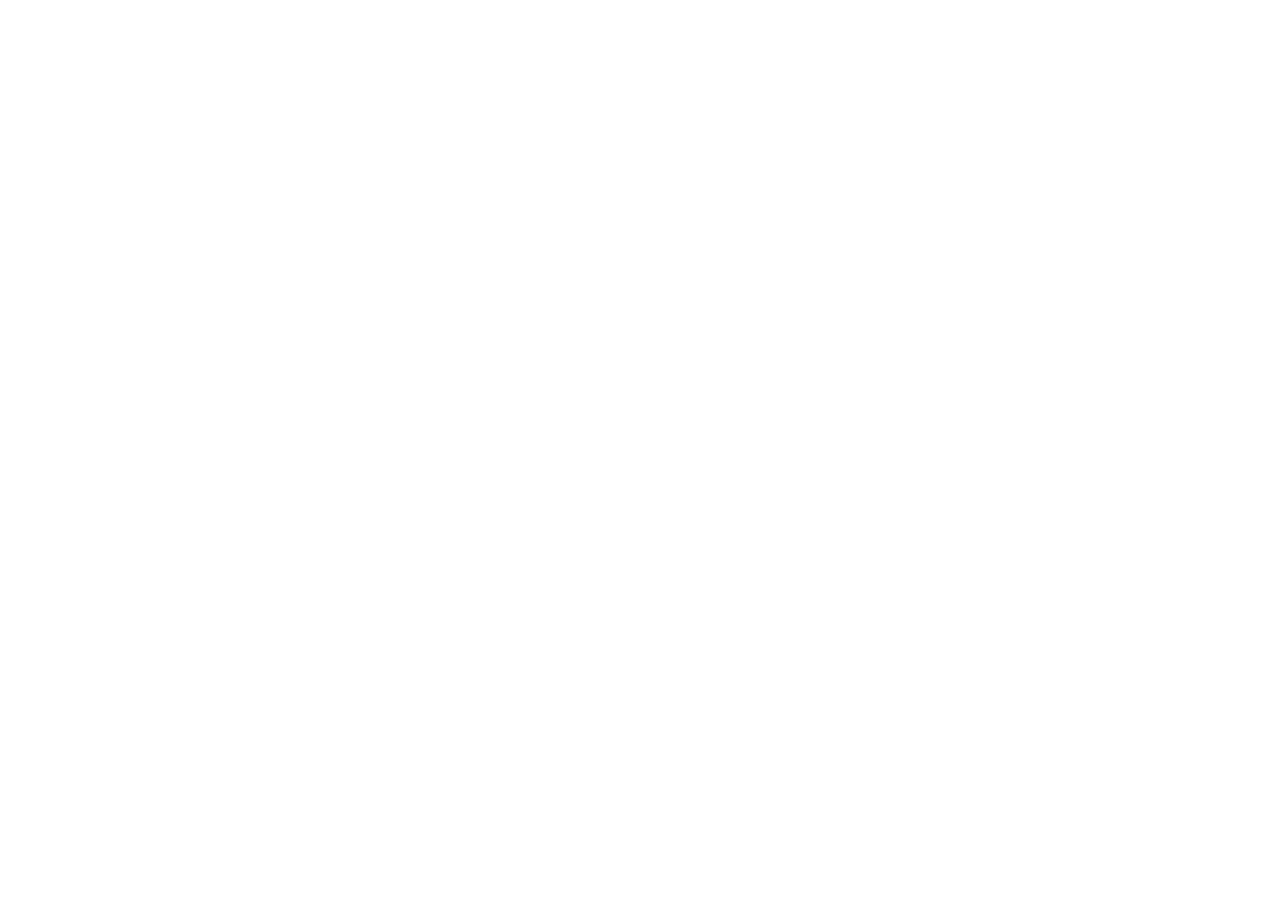
==== index.html @ 54a0fbcb "feat: initialize AllMods project Set up React project structure with Vite, Tailwind CSS, and core ap" ====
<!doctype html>
<html lang="en" class="dark">
  <head>
    <meta charset="UTF-8" />
    <meta name="viewport" content="width=device-width, initial-scale=1.0, maximum-scale=1.0, user-scalable=no, viewport-fit=cover" />
    <title>AllMods - Your Favorite Games. One Place.</title>
    <meta name="description" content="Discover popular games, mods and gaming experiences for mobile." />
    <meta property="og:title" content="AllMods - Your Favorite Games. One Place." />
    <meta property="og:description" content="Discover popular games, mods and gaming experiences for mobile." />
    <meta property="og:type" content="website" />
    <meta name="twitter:card" content="summary_large_image" />
    <meta name="theme-color" content="#0a0b14" />
    <link rel="preconnect" href="https://fonts.googleapis.com">
    <link rel="preconnect" href="https://fonts.gstatic.com" crossorigin>
    <link href="https://fonts.googleapis.com/css2?family=Chakra+Petch:ital,wght@0,600;0,700;1,700&family=Plus+Jakarta+Sans:wght@400;500;600;700;800&display=swap" rel="stylesheet">
  </head>
  <body class="bg-[#090a10] text-slate-100 antialiased selection:bg-purple-600 selection:text-white min-h-screen">
    <div id="root"></div>
    <script type="module" src="/src/main.tsx"></script>
  </body>
</html>
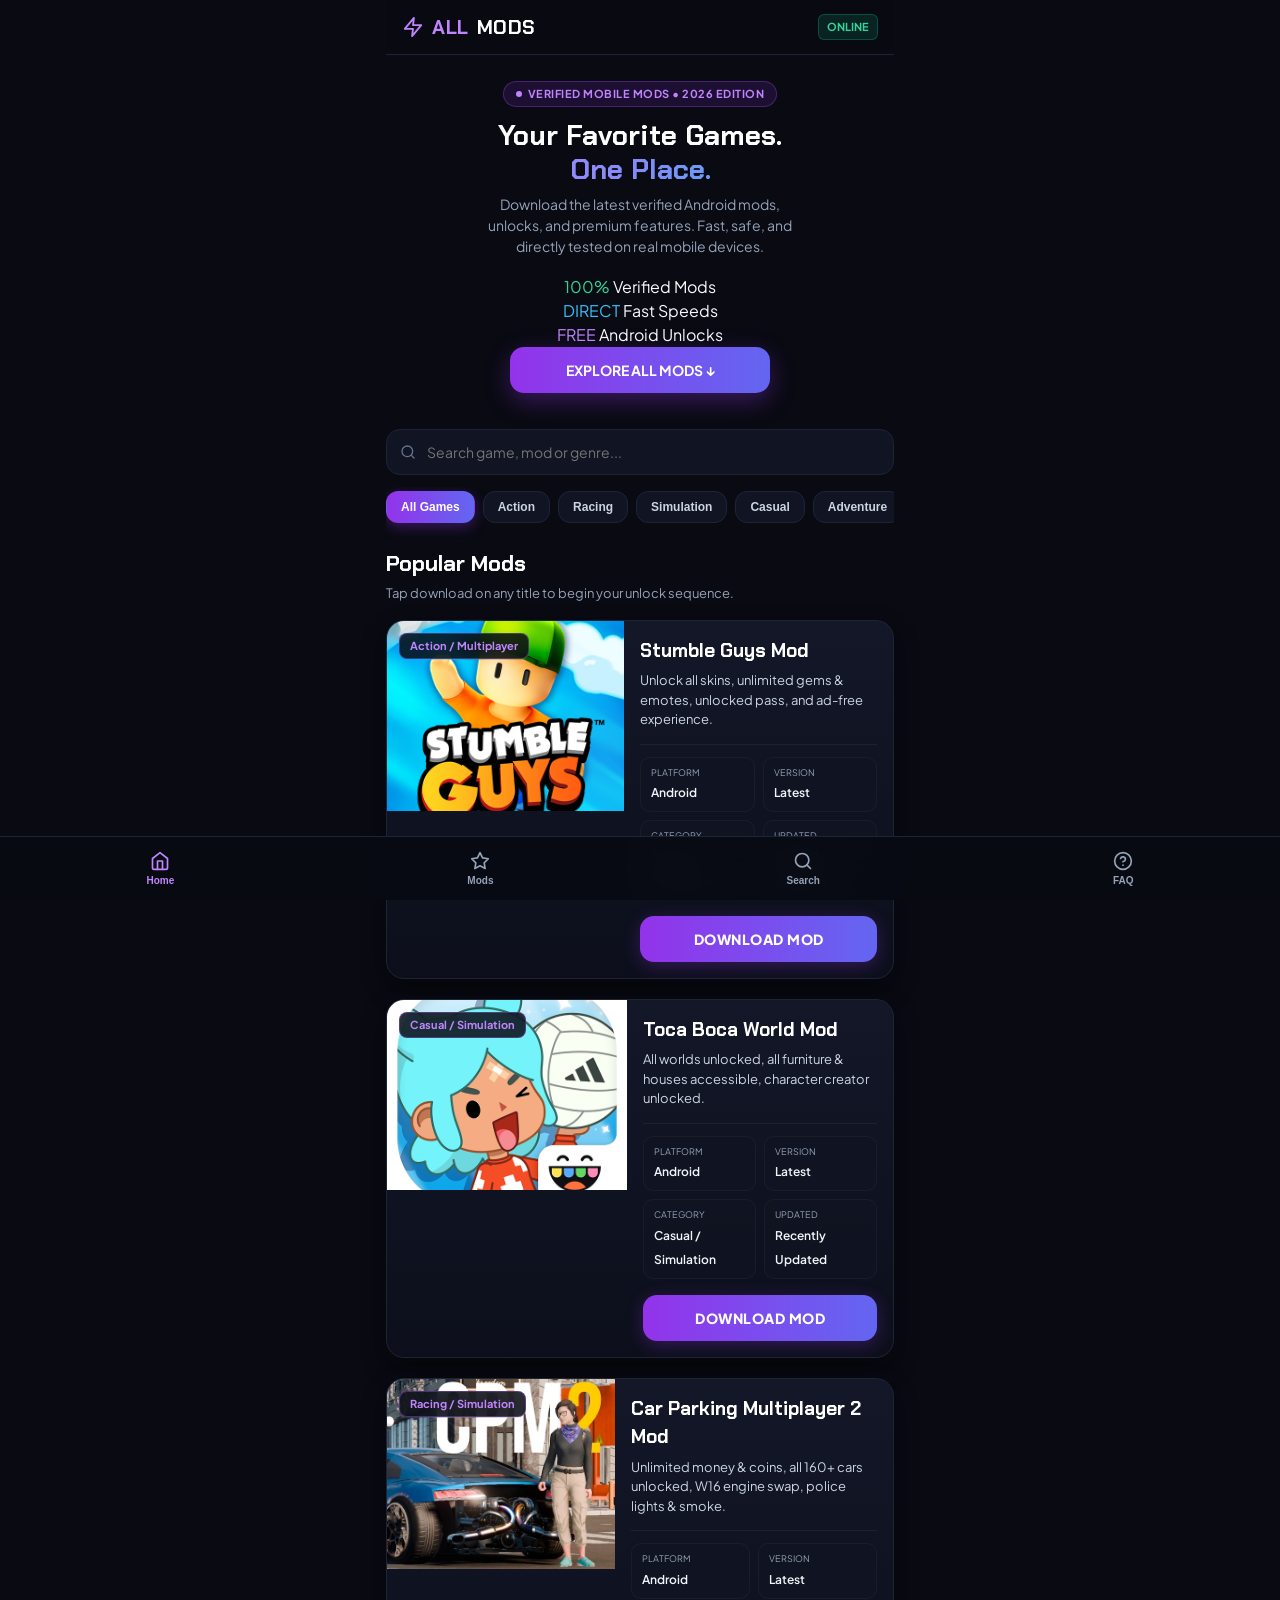
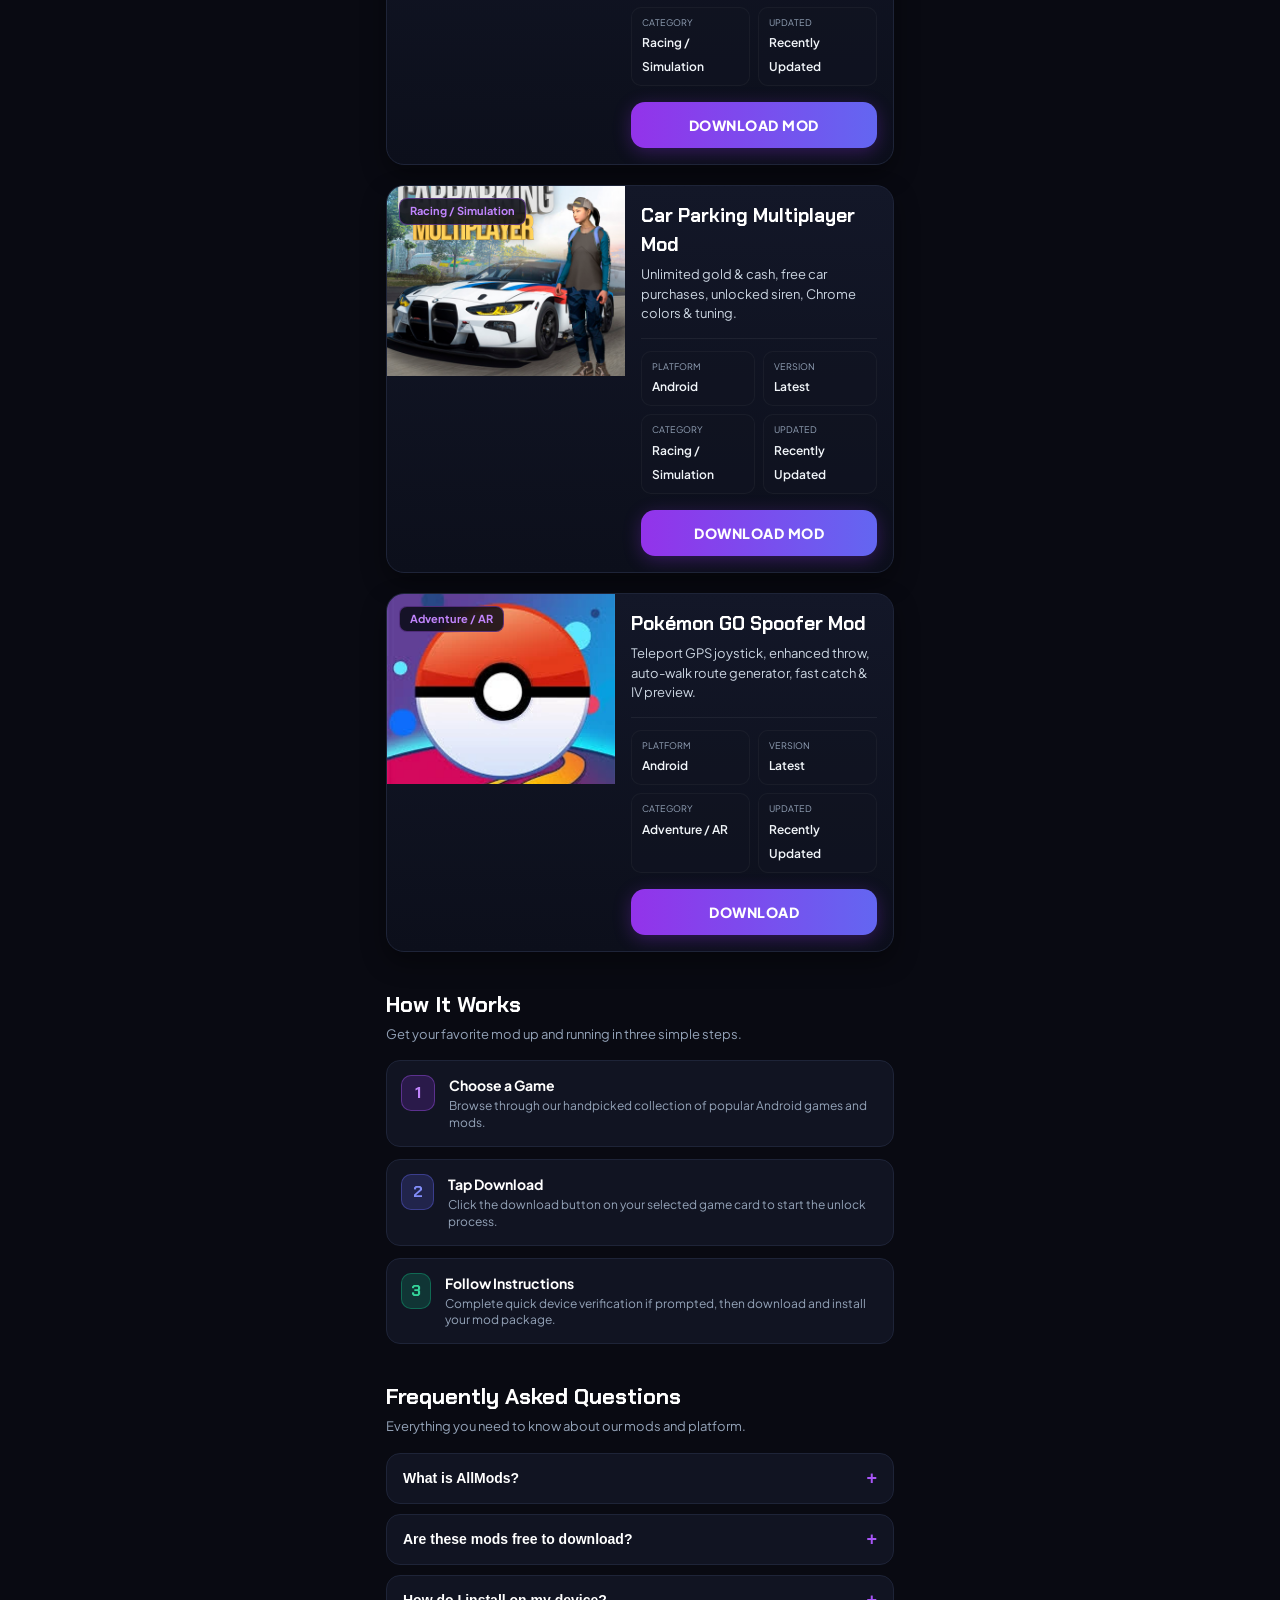
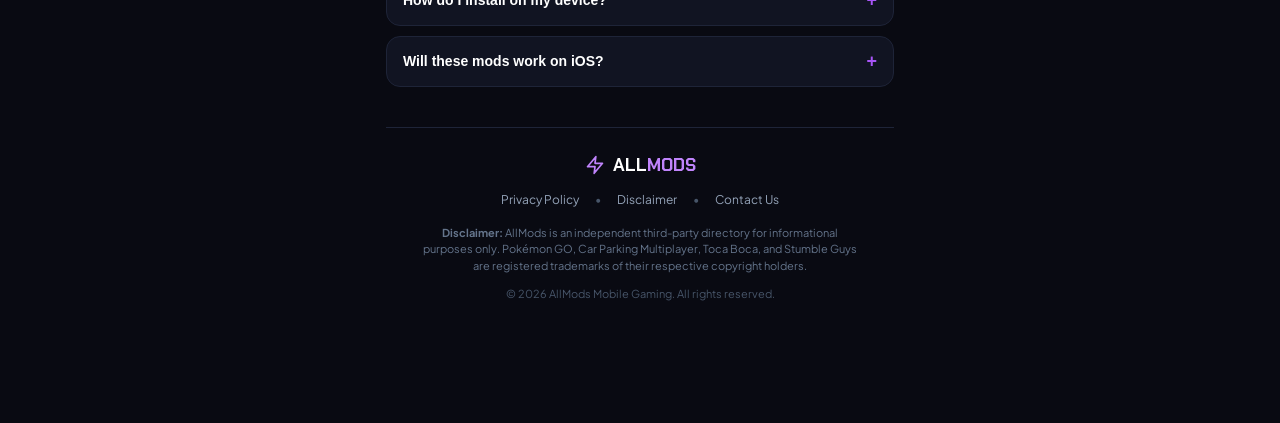
==== commit df7e5dd6: "feat: update UI, navigation, and add legal modal - Implement legal modal and FAQ accordion component" ====
--- a/index.html
+++ b/index.html
@@ -9,14 +9,396 @@
     <meta property="og:description" content="Discover popular games, mods and gaming experiences for mobile." />
     <meta property="og:type" content="website" />
     <meta name="twitter:card" content="summary_large_image" />
-    <meta name="theme-color" content="#0a0b14" />
+    <meta name="theme-color" content="#090a12" />
+
+    <!-- Google Fonts -->
     <link rel="preconnect" href="https://fonts.googleapis.com">
     <link rel="preconnect" href="https://fonts.gstatic.com" crossorigin>
     <link href="https://fonts.googleapis.com/css2?family=Chakra+Petch:ital,wght@0,600;0,700;1,700&family=Plus+Jakarta+Sans:wght@400;500;600;700;800&display=swap" rel="stylesheet">
+
+    <!-- Standalone Theme Stylesheet -->
+    <link rel="stylesheet" href="./style.css" />
   </head>
-  <body class="bg-[#090a10] text-slate-100 antialiased selection:bg-purple-600 selection:text-white min-h-screen">
-    <div id="root"></div>
-    <script type="module" src="/src/main.tsx"></script>
+  <body>
+    <!-- Root Container -->
+    <div id="root">
+      <div class="app-container">
+        <!-- Site Header -->
+        <header class="site-header">
+          <div class="header-inner">
+            <a href="./index.html" class="brand-logo" id="header-brand-logo">
+              <svg width="22" height="22" viewBox="0 0 24 24" fill="none" stroke="currentColor" stroke-width="2" stroke-linecap="round" stroke-linejoin="round" style="color: #c084fc;">
+                <polygon points="13 2 3 14 12 14 11 22 21 10 12 10 13 2"></polygon>
+              </svg>
+              <span>ALL</span>MODS
+            </a>
+            <div style="display: flex; align-items: center; gap: 8px;">
+              <span style="font-size: 11px; font-weight: 700; padding: 4px 8px; border-radius: 6px; background: rgba(16, 185, 129, 0.15); border: 1px solid rgba(16, 185, 129, 0.3); color: #34d399; text-transform: uppercase;">ONLINE</span>
+            </div>
+          </div>
+        </header>
+
+        <!-- Hero Section -->
+        <section class="hero-section" id="hero">
+          <div class="hero-badge">
+            <span style="display: inline-block; width: 6px; height: 6px; border-radius: 50%; background: #c084fc;"></span>
+            VERIFIED MOBILE MODS • 2026 EDITION
+          </div>
+          <h1 class="hero-title">
+            Your Favorite Games.
+            <span>One Place.</span>
+          </h1>
+          <p class="hero-subtitle">
+            Download the latest verified Android mods, unlocks, and premium features. Fast, safe, and directly tested on real mobile devices.
+          </p>
+
+          <!-- Trust Badges -->
+          <div class="trust-grid">
+            <div class="trust-item">
+              <span class="trust-item-val" style="color: #34d399;">100%</span>
+              <span class="trust-item-lbl">Verified Mods</span>
+            </div>
+            <div class="trust-item">
+              <span class="trust-item-val" style="color: #38bdf8;">DIRECT</span>
+              <span class="trust-item-lbl">Fast Speeds</span>
+            </div>
+            <div class="trust-item">
+              <span class="trust-item-val" style="color: #c084fc;">FREE</span>
+              <span class="trust-item-lbl">Android Unlocks</span>
+            </div>
+          </div>
+
+          <button class="hero-cta" onclick="document.getElementById('games-section').scrollIntoView({ behavior: 'smooth' })">
+            EXPLORE ALL MODS ↓
+          </button>
+        </section>
+
+        <!-- Search Bar -->
+        <div class="search-wrapper" id="search-bar-wrap">
+          <svg class="search-icon" viewBox="0 0 24 24" fill="none" stroke="currentColor" stroke-width="2" stroke-linecap="round" stroke-linejoin="round">
+            <circle cx="11" cy="11" r="8"></circle>
+            <line x1="21" y1="21" x2="16.65" y2="16.65"></line>
+          </svg>
+          <input
+            type="text"
+            id="search-input"
+            class="search-input"
+            placeholder="Search game, mod or genre..."
+            autocomplete="off"
+          />
+          <button id="clear-search-btn" style="display: none; position: absolute; right: 14px; top: 50%; transform: translateY(-50%); background: none; border: none; color: #94a3b8; cursor: pointer; font-size: 14px; font-weight: bold;">✕</button>
+        </div>
+
+        <!-- Category Filters -->
+        <div class="category-scroll" id="category-scroll">
+          <button class="cat-btn active" data-category="All">All Games</button>
+          <button class="cat-btn" data-category="Action">Action</button>
+          <button class="cat-btn" data-category="Racing">Racing</button>
+          <button class="cat-btn" data-category="Simulation">Simulation</button>
+          <button class="cat-btn" data-category="Casual">Casual</button>
+          <button class="cat-btn" data-category="Adventure">Adventure</button>
+          <button class="cat-btn" data-category="Multiplayer">Multiplayer</button>
+        </div>
+
+        <!-- Games Section -->
+        <section id="games-section" style="padding-top: 8px;">
+          <h2 class="section-title">Popular Mods</h2>
+          <p class="section-subtitle">Tap download on any title to begin your unlock sequence.</p>
+
+          <!-- Dynamic / Pre-rendered Games Container -->
+          <div id="games-container">
+            <!-- Stumble Guys -->
+            <div class="game-card" id="card-stumble-guys">
+              <div class="game-image-wrap">
+                <img src="./assets/images/stumble.webp" alt="Stumble Guys Mod" class="game-img" loading="lazy" />
+                <span class="game-category-badge">Action / Multiplayer</span>
+              </div>
+              <div class="game-card-body">
+                <h3 class="game-title">Stumble Guys Mod</h3>
+                <p class="game-description">Unlock all skins, unlimited gems & emotes, unlocked pass, and ad-free experience.</p>
+                <div class="game-info-grid">
+                  <div class="info-item"><span class="info-label">Platform</span><span class="info-val">Android</span></div>
+                  <div class="info-item"><span class="info-label">Version</span><span class="info-val">Latest</span></div>
+                  <div class="info-item"><span class="info-label">Category</span><span class="info-val">Action</span></div>
+                  <div class="info-item"><span class="info-label">Updated</span><span class="info-val">Recently Updated</span></div>
+                </div>
+                <button class="download-btn" onclick="handleDownload('stumble-guys')">DOWNLOAD MOD</button>
+              </div>
+            </div>
+
+            <!-- Toca Boca -->
+            <div class="game-card" id="card-toca-boca">
+              <div class="game-image-wrap">
+                <img src="./assets/images/toca.webp" alt="Toca Boca World Mod" class="game-img" loading="lazy" />
+                <span class="game-category-badge">Casual / Simulation</span>
+              </div>
+              <div class="game-card-body">
+                <h3 class="game-title">Toca Boca World Mod</h3>
+                <p class="game-description">All worlds unlocked, all furniture & houses accessible, character creator unlocked.</p>
+                <div class="game-info-grid">
+                  <div class="info-item"><span class="info-label">Platform</span><span class="info-val">Android</span></div>
+                  <div class="info-item"><span class="info-label">Version</span><span class="info-val">Latest</span></div>
+                  <div class="info-item"><span class="info-label">Category</span><span class="info-val">Casual</span></div>
+                  <div class="info-item"><span class="info-label">Updated</span><span class="info-val">Recently Updated</span></div>
+                </div>
+                <button class="download-btn" onclick="handleDownload('toca-boca')">DOWNLOAD MOD</button>
+              </div>
+            </div>
+
+            <!-- Car Parking Multiplayer 2 -->
+            <div class="game-card" id="card-car-parking-multiplayer-2">
+              <div class="game-image-wrap">
+                <img src="./assets/images/cpm 2.jpg" alt="Car Parking Multiplayer 2 Mod" class="game-img" loading="lazy" />
+                <span class="game-category-badge">Racing / Simulation</span>
+              </div>
+              <div class="game-card-body">
+                <h3 class="game-title">Car Parking Multiplayer 2 Mod</h3>
+                <p class="game-description">Unlimited money & coins, all 160+ cars unlocked, W16 engine swap, police lights & smoke.</p>
+                <div class="game-info-grid">
+                  <div class="info-item"><span class="info-label">Platform</span><span class="info-val">Android</span></div>
+                  <div class="info-item"><span class="info-label">Version</span><span class="info-val">Latest</span></div>
+                  <div class="info-item"><span class="info-label">Category</span><span class="info-val">Racing</span></div>
+                  <div class="info-item"><span class="info-label">Updated</span><span class="info-val">Recently Updated</span></div>
+                </div>
+                <button class="download-btn" onclick="handleDownload('car-parking-multiplayer-2')">DOWNLOAD MOD</button>
+              </div>
+            </div>
+
+            <!-- Car Parking Multiplayer 1 -->
+            <div class="game-card" id="card-car-parking-multiplayer">
+              <div class="game-image-wrap">
+                <img src="./assets/images/cpm.jfif" alt="Car Parking Multiplayer Mod" class="game-img" loading="lazy" />
+                <span class="game-category-badge">Racing / Simulation</span>
+              </div>
+              <div class="game-card-body">
+                <h3 class="game-title">Car Parking Multiplayer Mod</h3>
+                <p class="game-description">Unlimited gold & cash, free car purchases, unlocked siren, Chrome colors & tuning.</p>
+                <div class="game-info-grid">
+                  <div class="info-item"><span class="info-label">Platform</span><span class="info-val">Android</span></div>
+                  <div class="info-item"><span class="info-label">Version</span><span class="info-val">Latest</span></div>
+                  <div class="info-item"><span class="info-label">Category</span><span class="info-val">Racing</span></div>
+                  <div class="info-item"><span class="info-label">Updated</span><span class="info-val">Recently Updated</span></div>
+                </div>
+                <button class="download-btn" onclick="handleDownload('car-parking-multiplayer')">DOWNLOAD MOD</button>
+              </div>
+            </div>
+
+            <!-- Pokemon GO Spoofer -->
+            <div class="game-card" id="card-pokemon-go-spoofer">
+              <div class="game-image-wrap">
+                <img src="./assets/images/pogo.jpg" alt="Pokémon GO Spoofer Mod" class="game-img" loading="lazy" />
+                <span class="game-category-badge">Adventure / AR</span>
+              </div>
+              <div class="game-card-body">
+                <h3 class="game-title">Pokémon GO Spoofer Mod</h3>
+                <p class="game-description">Teleport GPS joystick, enhanced throw, auto-walk route generator, fast catch & IV preview.</p>
+                <div class="game-info-grid">
+                  <div class="info-item"><span class="info-label">Platform</span><span class="info-val">Android</span></div>
+                  <div class="info-item"><span class="info-label">Version</span><span class="info-val">Latest</span></div>
+                  <div class="info-item"><span class="info-label">Category</span><span class="info-val">Adventure</span></div>
+                  <div class="info-item"><span class="info-label">Updated</span><span class="info-val">Recently Updated</span></div>
+                </div>
+                <button class="download-btn" onclick="handleDownload('pokemon-go-spoofer')">DOWNLOAD</button>
+              </div>
+            </div>
+          </div>
+        </section>
+
+        <!-- How It Works Section -->
+        <section id="how-it-works" style="margin: 36px 0 24px;">
+          <h2 class="section-title">How It Works</h2>
+          <p class="section-subtitle">Get your favorite mod up and running in three simple steps.</p>
+          
+          <div style="display: flex; flex-direction: column; gap: 12px;">
+            <div style="display: flex; gap: 14px; background: #111422; border: 1px solid #1e2438; border-radius: 14px; padding: 14px;">
+              <div style="width: 36px; height: 36px; border-radius: 10px; background: rgba(147, 51, 234, 0.2); border: 1px solid rgba(168, 85, 247, 0.4); color: #c084fc; display: flex; align-items: center; justify-content: center; font-family: var(--font-gaming); font-weight: 800;">1</div>
+              <div>
+                <h4 style="color: #fff; font-size: 14px; margin-bottom: 2px;">Choose a Game</h4>
+                <p style="color: #94a3b8; font-size: 12px; line-height: 1.4;">Browse through our handpicked collection of popular Android games and mods.</p>
+              </div>
+            </div>
+
+            <div style="display: flex; gap: 14px; background: #111422; border: 1px solid #1e2438; border-radius: 14px; padding: 14px;">
+              <div style="width: 36px; height: 36px; border-radius: 10px; background: rgba(99, 102, 241, 0.2); border: 1px solid rgba(99, 102, 241, 0.4); color: #818cf8; display: flex; align-items: center; justify-content: center; font-family: var(--font-gaming); font-weight: 800;">2</div>
+              <div>
+                <h4 style="color: #fff; font-size: 14px; margin-bottom: 2px;">Tap Download</h4>
+                <p style="color: #94a3b8; font-size: 12px; line-height: 1.4;">Click the download button on your selected game card to start the unlock process.</p>
+              </div>
+            </div>
+
+            <div style="display: flex; gap: 14px; background: #111422; border: 1px solid #1e2438; border-radius: 14px; padding: 14px;">
+              <div style="width: 36px; height: 36px; border-radius: 10px; background: rgba(16, 185, 129, 0.2); border: 1px solid rgba(16, 185, 129, 0.4); color: #34d399; display: flex; align-items: center; justify-content: center; font-family: var(--font-gaming); font-weight: 800;">3</div>
+              <div>
+                <h4 style="color: #fff; font-size: 14px; margin-bottom: 2px;">Follow Instructions</h4>
+                <p style="color: #94a3b8; font-size: 12px; line-height: 1.4;">Complete quick device verification if prompted, then download and install your mod package.</p>
+              </div>
+            </div>
+          </div>
+        </section>
+
+        <!-- FAQ Section -->
+        <section id="faq" style="margin: 36px 0 24px;">
+          <h2 class="section-title">Frequently Asked Questions</h2>
+          <p class="section-subtitle">Everything you need to know about our mods and platform.</p>
+
+          <div class="faq-item">
+            <button class="faq-question">
+              <span>What is AllMods?</span>
+              <span style="font-size: 18px; color: #a855f7;">+</span>
+            </button>
+            <div class="faq-answer">
+              AllMods is a curated directory providing mobile gamers with direct links to verified mods, unlocked features, and game modifications for popular titles.
+            </div>
+          </div>
+
+          <div class="faq-item">
+            <button class="faq-question">
+              <span>Are these mods free to download?</span>
+              <span style="font-size: 18px; color: #a855f7;">+</span>
+            </button>
+            <div class="faq-answer">
+              Yes, all mods listed in our portal are completely free to access. Some offers may require brief verification to prevent automated bot scraping.
+            </div>
+          </div>
+
+          <div class="faq-item">
+            <button class="faq-question">
+              <span>How do I install on my device?</span>
+              <span style="font-size: 18px; color: #a855f7;">+</span>
+            </button>
+            <div class="faq-answer">
+              Enable "Install from Unknown Sources" in your Android security settings, download the APK file through our download link, and open it to install.
+            </div>
+          </div>
+
+          <div class="faq-item">
+            <button class="faq-question">
+              <span>Will these mods work on iOS?</span>
+              <span style="font-size: 18px; color: #a855f7;">+</span>
+            </button>
+            <div class="faq-answer">
+              Currently our mods are optimized for Android (APK). We are working on web-based and sideloadable profiles for iOS users in future updates.
+            </div>
+          </div>
+        </section>
+
+        <!-- Footer -->
+        <footer style="margin-top: 40px; padding: 24px 0 40px; border-top: 1px solid #1e2438; text-align: center;">
+          <div style="display: flex; align-items: center; justify-content: center; gap: 8px; margin-bottom: 12px;">
+            <svg width="20" height="20" viewBox="0 0 24 24" fill="none" stroke="currentColor" stroke-width="2" stroke-linecap="round" stroke-linejoin="round" style="color: #c084fc;">
+              <polygon points="13 2 3 14 12 14 11 22 21 10 12 10 13 2"></polygon>
+            </svg>
+            <span style="font-family: var(--font-gaming); font-weight: 800; font-size: 18px; color: #fff;">ALL<span style="color: #c084fc;">MODS</span></span>
+          </div>
+
+          <!-- Legal Pages Navigation -->
+          <div style="display: flex; justify-content: center; gap: 16px; margin-bottom: 16px; font-size: 12px;">
+            <a href="privacy.html" style="color: #94a3b8; text-decoration: none;">Privacy Policy</a>
+            <span style="color: #475569;">•</span>
+            <a href="disclaimer.html" style="color: #94a3b8; text-decoration: none;">Disclaimer</a>
+            <span style="color: #475569;">•</span>
+            <a href="contact.html" style="color: #94a3b8; text-decoration: none;">Contact Us</a>
+          </div>
+
+          <p style="font-size: 11px; color: #64748b; line-height: 1.5; max-width: 440px; margin: 0 auto 12px;">
+            <strong>Disclaimer:</strong> AllMods is an independent third-party directory for informational purposes only. Pokémon GO, Car Parking Multiplayer, Toca Boca, and Stumble Guys are registered trademarks of their respective copyright holders.
+          </p>
+
+          <p style="font-size: 11px; color: #475569;">
+            © 2026 AllMods Mobile Gaming. All rights reserved.
+          </p>
+        </footer>
+      </div>
+
+      <!-- Floating Notification Toast -->
+      <div id="notification-toast" class="notification-toast toast-hidden">
+        <img src="./assets/images/stumble.webp" alt="Recent Game" class="toast-img" />
+        <div style="flex: 1; min-width: 0;">
+          <div style="font-size: 11px; color: #34d399; font-weight: 700; display: flex; align-items: center; gap: 4px;">
+            <span style="display: inline-block; width: 6px; height: 6px; border-radius: 50%; background: #34d399;"></span>
+            <span class="toast-user">@player</span> downloaded
+          </div>
+          <div class="toast-game" style="font-size: 12px; font-weight: 700; color: #ffffff; white-space: nowrap; overflow: hidden; text-overflow: ellipsis;">
+            Stumble Guys Mod
+          </div>
+          <div style="font-size: 10px; color: #64748b;">Just now • Verified</div>
+        </div>
+        <button id="close-toast-btn" style="background: none; border: none; color: #94a3b8; font-size: 16px; cursor: pointer; padding: 4px;">✕</button>
+      </div>
+
+      <!-- Bottom Navigation for Mobile -->
+      <nav class="bottom-nav">
+        <button class="nav-item active" data-target="hero">
+          <svg width="20" height="20" viewBox="0 0 24 24" fill="none" stroke="currentColor" stroke-width="2" stroke-linecap="round" stroke-linejoin="round">
+            <path d="m3 9 9-7 9 7v11a2 2 0 0 1-2 2H5a2 2 0 0 1-2-2z"></path>
+            <polyline points="9 22 9 12 15 12 15 22"></polyline>
+          </svg>
+          <span>Home</span>
+        </button>
+        <button class="nav-item" data-target="games-section">
+          <svg width="20" height="20" viewBox="0 0 24 24" fill="none" stroke="currentColor" stroke-width="2" stroke-linecap="round" stroke-linejoin="round">
+            <polygon points="12 2 15.09 8.26 22 9.27 17 14.14 18.18 21.02 12 17.77 5.82 21.02 7 14.14 2 9.27 8.91 8.26 12 2"></polygon>
+          </svg>
+          <span>Mods</span>
+        </button>
+        <button class="nav-item" data-target="search">
+          <svg width="20" height="20" viewBox="0 0 24 24" fill="none" stroke="currentColor" stroke-width="2" stroke-linecap="round" stroke-linejoin="round">
+            <circle cx="11" cy="11" r="8"></circle>
+            <line x1="21" y1="21" x2="16.65" y2="16.65"></line>
+          </svg>
+          <span>Search</span>
+        </button>
+        <button class="nav-item" data-target="faq">
+          <svg width="20" height="20" viewBox="0 0 24 24" fill="none" stroke="currentColor" stroke-width="2" stroke-linecap="round" stroke-linejoin="round">
+            <circle cx="12" cy="12" r="10"></circle>
+            <path d="M9.09 9a3 3 0 0 1 5.83 1c0 2-3 3-3 3"></path>
+            <line x1="12" y1="17" x2="12.01" y2="17"></line>
+          </svg>
+          <span>FAQ</span>
+        </button>
+      </nav>
+
+      <!-- Legal Modal Dialog -->
+      <div id="legal-modal" class="modal-backdrop" style="display: none;">
+        <div class="modal-dialog">
+          <div class="modal-header">
+            <span class="modal-title">LEGAL INFORMATION</span>
+            <button class="modal-close-btn" onclick="closeLegalModal()">✕</button>
+          </div>
+          <div class="modal-tabs">
+            <button class="modal-tab-btn active" data-tab="privacy" onclick="switchLegalTab('privacy')">Privacy</button>
+            <button class="modal-tab-btn" data-tab="disclaimer" onclick="switchLegalTab('disclaimer')">Disclaimer</button>
+            <button class="modal-tab-btn" data-tab="contact" onclick="switchLegalTab('contact')">Contact</button>
+          </div>
+          <div class="modal-body">
+            <div id="modal-content-privacy" class="modal-tab-content">
+              <h3>Privacy Policy</h3>
+              <p>AllMods does not harvest, store, or sell personal identifying data or user phone credentials. Standard device metrics and download telemetry are processed strictly to ensure link routing.</p>
+              <p>For more details, visit our standalone <a href="privacy.html" style="color: #c084fc;">Privacy Policy</a> page.</p>
+            </div>
+            <div id="modal-content-disclaimer" class="modal-tab-content" style="display: none;">
+              <h3>Disclaimer</h3>
+              <p>All trademarks, registered names, game artwork, and game titles featured are properties of their respective owners. AllMods is not affiliated with, endorsed by, or sponsored by Niantic, Olzhass, Toca Boca, or Scopely.</p>
+              <p>Read the complete <a href="disclaimer.html" style="color: #c084fc;">Disclaimer</a>.</p>
+            </div>
+            <div id="modal-content-contact" class="modal-tab-content" style="display: none;">
+              <h3>Contact Us</h3>
+              <p>Have inquiries, broken link reports, or copyright takedown notices? Contact our administration desk:</p>
+              <p>Email: <a href="mailto:support@allmods.net" style="color: #c084fc;">support@allmods.net</a></p>
+              <p>Visit the full <a href="contact.html" style="color: #c084fc;">Contact</a> page.</p>
+            </div>
+          </div>
+          <div class="modal-footer">
+            <button onclick="closeLegalModal()" style="padding: 8px 18px; border-radius: 10px; background: #1f253d; border: 1px solid #334155; color: #fff; font-size: 12px; font-weight: 600; cursor: pointer;">Close</button>
+          </div>
+        </div>
+      </div>
+    </div>
+
+    <!-- Pure Static JavaScript for GitHub Pages & Offline Execution -->
+    <script type="module" src="./script.js"></script>
+
+    <!-- React Bundler Script Entry (Vite build / dev mode) -->
+    <script type="module" src="./src/main.tsx"></script>
   </body>
 </html>
-
--- a/style.css
+++ b/style.css
@@ -0,0 +1,456 @@
+/* ==========================================================================
+   ALLMODS - Mobile Gaming Discovery Theme
+   High-performance, mobile-first responsive dark styles
+   ========================================================================== */
+
+:root {
+  --bg-main: #090a12;
+  --bg-card: #121524;
+  --bg-card-secondary: #0d101c;
+  --border-color: #1e2438;
+  --border-glow: rgba(168, 85, 247, 0.4);
+  --purple-primary: #9333ea;
+  --purple-light: #c084fc;
+  --indigo-accent: #6366f1;
+  --cyan-accent: #06b6d4;
+  --emerald-accent: #10b981;
+  --text-main: #f8fafc;
+  --text-muted: #94a3b8;
+  --font-main: 'Plus Jakarta Sans', system-ui, -apple-system, sans-serif;
+  --font-gaming: 'Chakra Petch', 'Plus Jakarta Sans', sans-serif;
+}
+
+* {
+  box-sizing: border-box;
+  margin: 0;
+  padding: 0;
+  -webkit-tap-highlight-color: transparent;
+}
+
+body {
+  background-color: var(--bg-main);
+  color: var(--text-main);
+  font-family: var(--font-main);
+  line-height: 1.5;
+  min-height: 100vh;
+  overflow-x: hidden;
+  padding-bottom: 80px;
+}
+
+/* Typography */
+.font-gaming {
+  font-family: var(--font-gaming);
+}
+
+/* Container */
+.app-container {
+  width: 100%;
+  max-width: 540px;
+  margin: 0 auto;
+  padding: 0 16px;
+}
+
+/* Header */
+.site-header {
+  position: sticky;
+  top: 0;
+  z-index: 40;
+  background: rgba(9, 10, 18, 0.92);
+  backdrop-filter: blur(12px);
+  -webkit-backdrop-filter: blur(12px);
+  border-bottom: 1px solid var(--border-color);
+  padding: 12px 16px;
+}
+
+.header-inner {
+  max-width: 540px;
+  margin: 0 auto;
+  display: flex;
+  align-items: center;
+  justify-content: space-between;
+}
+
+.brand-logo {
+  display: flex;
+  align-items: center;
+  gap: 8px;
+  text-decoration: none;
+  color: #fff;
+  font-family: var(--font-gaming);
+  font-size: 20px;
+  font-weight: 800;
+  letter-spacing: 0.5px;
+}
+
+.brand-logo span {
+  color: var(--purple-light);
+}
+
+/* Hero Section */
+.hero-section {
+  padding: 24px 0 16px;
+  text-align: center;
+  position: relative;
+}
+
+.hero-badge {
+  display: inline-flex;
+  align-items: center;
+  gap: 6px;
+  padding: 4px 12px;
+  border-radius: 9999px;
+  background: rgba(147, 51, 234, 0.15);
+  border: 1px solid rgba(168, 85, 247, 0.3);
+  color: var(--purple-light);
+  font-size: 11px;
+  font-weight: 700;
+  text-transform: uppercase;
+  letter-spacing: 0.5px;
+  margin-bottom: 12px;
+}
+
+.hero-title {
+  font-family: var(--font-gaming);
+  font-size: 28px;
+  font-weight: 800;
+  line-height: 1.2;
+  color: #ffffff;
+  margin-bottom: 8px;
+}
+
+.hero-title span {
+  background: linear-gradient(90deg, #c084fc, #818cf8, #38bdf8);
+  -webkit-background-clip: text;
+  -webkit-text-fill-color: transparent;
+  display: block;
+}
+
+.hero-subtitle {
+  font-size: 14px;
+  color: var(--text-muted);
+  max-width: 320px;
+  margin: 0 auto 18px;
+}
+
+.hero-cta {
+  display: block;
+  width: 100%;
+  max-width: 260px;
+  margin: 0 auto;
+  padding: 14px 20px;
+  background: linear-gradient(90deg, #9333ea, #6366f1);
+  color: #ffffff;
+  font-family: var(--font-main);
+  font-weight: 700;
+  font-size: 14px;
+  border-radius: 14px;
+  border: none;
+  cursor: pointer;
+  box-shadow: 0 8px 24px rgba(147, 51, 234, 0.35);
+  transition: transform 0.15s ease;
+}
+
+.hero-cta:active {
+  transform: scale(0.98);
+}
+
+/* Search Bar */
+.search-wrapper {
+  margin: 20px 0 12px;
+  position: relative;
+}
+
+.search-input {
+  width: 100%;
+  padding: 13px 16px 13px 40px;
+  border-radius: 14px;
+  background: #111422;
+  border: 1px solid var(--border-color);
+  color: #fff;
+  font-size: 14px;
+  outline: none;
+  font-family: inherit;
+}
+
+.search-input:focus {
+  border-color: var(--purple-primary);
+  box-shadow: 0 0 0 2px rgba(168, 85, 247, 0.2);
+}
+
+.search-icon {
+  position: absolute;
+  left: 14px;
+  top: 50%;
+  transform: translateY(-50%);
+  color: #64748b;
+  width: 16px;
+  height: 16px;
+}
+
+/* Category Filters */
+.category-scroll {
+  display: flex;
+  gap: 8px;
+  overflow-x: auto;
+  padding: 4px 0 16px;
+  scrollbar-width: none;
+}
+
+.category-scroll::-webkit-scrollbar {
+  display: none;
+}
+
+.cat-btn {
+  white-space: nowrap;
+  padding: 8px 14px;
+  border-radius: 12px;
+  font-size: 12px;
+  font-weight: 600;
+  background: #111422;
+  color: #cbd5e1;
+  border: 1px solid var(--border-color);
+  cursor: pointer;
+  transition: all 0.2s;
+}
+
+.cat-btn.active {
+  background: linear-gradient(90deg, #9333ea, #6366f1);
+  color: #fff;
+  border-color: transparent;
+  box-shadow: 0 4px 14px rgba(147, 51, 234, 0.35);
+}
+
+/* Games Section */
+.section-title {
+  font-family: var(--font-gaming);
+  font-size: 22px;
+  font-weight: 700;
+  color: #fff;
+  margin-bottom: 4px;
+}
+
+.section-subtitle {
+  font-size: 13px;
+  color: var(--text-muted);
+  margin-bottom: 16px;
+}
+
+/* Game Card */
+.game-card {
+  background: linear-gradient(180deg, #131728 0%, #0c0f1b 100%);
+  border: 1px solid var(--border-color);
+  border-radius: 18px;
+  overflow: hidden;
+  margin-bottom: 20px;
+  box-shadow: 0 10px 24px rgba(0, 0, 0, 0.4);
+  display: flex;
+  flex-col;
+}
+
+.game-image-wrap {
+  position: relative;
+  width: 100%;
+  height: 190px;
+  overflow: hidden;
+  background: #000;
+}
+
+.game-img {
+  width: 100%;
+  height: 100%;
+  object-fit: cover;
+  display: block;
+}
+
+.game-category-badge {
+  position: absolute;
+  top: 12px;
+  left: 12px;
+  padding: 4px 10px;
+  background: rgba(9, 11, 20, 0.85);
+  backdrop-filter: blur(8px);
+  border: 1px solid rgba(168, 85, 247, 0.4);
+  color: var(--purple-light);
+  font-size: 11px;
+  font-weight: 700;
+  border-radius: 8px;
+}
+
+.game-card-body {
+  padding: 16px;
+}
+
+.game-title {
+  font-family: var(--font-gaming);
+  font-size: 19px;
+  font-weight: 700;
+  color: #ffffff;
+  margin-bottom: 6px;
+}
+
+.game-description {
+  font-size: 13px;
+  color: #cbd5e1;
+  line-height: 1.5;
+  margin-bottom: 14px;
+}
+
+.game-info-grid {
+  display: grid;
+  grid-template-columns: 1fr 1fr;
+  gap: 8px;
+  padding-top: 12px;
+  border-top: 1px solid rgba(255, 255, 255, 0.06);
+  margin-bottom: 16px;
+}
+
+.info-item {
+  background: rgba(17, 20, 34, 0.6);
+  padding: 8px 10px;
+  border-radius: 10px;
+  border: 1px solid rgba(255, 255, 255, 0.04);
+}
+
+.info-label {
+  font-size: 9px;
+  text-transform: uppercase;
+  color: var(--text-muted);
+  display: block;
+}
+
+.info-val {
+  font-size: 12px;
+  font-weight: 600;
+  color: #f1f5f9;
+}
+
+.download-btn {
+  display: flex;
+  align-items: center;
+  justify-content: center;
+  gap: 8px;
+  width: 100%;
+  padding: 14px;
+  background: linear-gradient(90deg, #9333ea, #6366f1, #9333ea);
+  background-size: 200% auto;
+  color: #ffffff;
+  border: none;
+  border-radius: 14px;
+  font-family: var(--font-main);
+  font-size: 14px;
+  font-weight: 800;
+  text-transform: uppercase;
+  letter-spacing: 0.5px;
+  cursor: pointer;
+  box-shadow: 0 4px 18px rgba(147, 51, 234, 0.3);
+  transition: all 0.2s ease;
+}
+
+.download-btn:active {
+  transform: scale(0.98);
+}
+
+/* Floating Notification */
+.notification-toast {
+  position: fixed;
+  bottom: 80px;
+  left: 16px;
+  right: 16px;
+  max-width: 360px;
+  margin: 0 auto;
+  background: rgba(16, 19, 34, 0.95);
+  backdrop-filter: blur(12px);
+  border: 1px solid rgba(168, 85, 247, 0.35);
+  border-radius: 16px;
+  padding: 10px 14px;
+  display: flex;
+  align-items: center;
+  gap: 12px;
+  box-shadow: 0 12px 30px rgba(0, 0, 0, 0.6);
+  z-index: 50;
+  transition: transform 0.4s ease, opacity 0.4s ease;
+}
+
+.toast-hidden {
+  transform: translateY(20px);
+  opacity: 0;
+  pointer-events: none;
+}
+
+.toast-img {
+  width: 42px;
+  height: 42px;
+  border-radius: 10px;
+  object-fit: cover;
+  border: 1px solid rgba(168, 85, 247, 0.4);
+}
+
+/* Bottom Navigation */
+.bottom-nav {
+  position: fixed;
+  bottom: 0;
+  left: 0;
+  right: 0;
+  height: 64px;
+  background: rgba(9, 11, 20, 0.95);
+  backdrop-filter: blur(14px);
+  border-top: 1px solid var(--border-color);
+  display: flex;
+  align-items: center;
+  justify-content: space-around;
+  z-index: 40;
+}
+
+.nav-item {
+  display: flex;
+  flex-direction: column;
+  align-items: center;
+  color: var(--text-muted);
+  text-decoration: none;
+  font-size: 10px;
+  font-weight: 600;
+  gap: 4px;
+  border: none;
+  background: none;
+  cursor: pointer;
+}
+
+.nav-item.active {
+  color: var(--purple-light);
+}
+
+/* Accordion FAQs */
+.faq-item {
+  background: #111422;
+  border: 1px solid var(--border-color);
+  border-radius: 14px;
+  margin-bottom: 10px;
+  overflow: hidden;
+}
+
+.faq-question {
+  width: 100%;
+  padding: 14px 16px;
+  background: none;
+  border: none;
+  color: #fff;
+  font-size: 14px;
+  font-weight: 600;
+  text-align: left;
+  display: flex;
+  justify-content: space-between;
+  align-items: center;
+  cursor: pointer;
+}
+
+.faq-answer {
+  display: none;
+  padding: 0 16px 14px;
+  font-size: 13px;
+  color: #cbd5e1;
+  line-height: 1.6;
+}
+
+.faq-item.open .faq-answer {
+  display: block;
+}
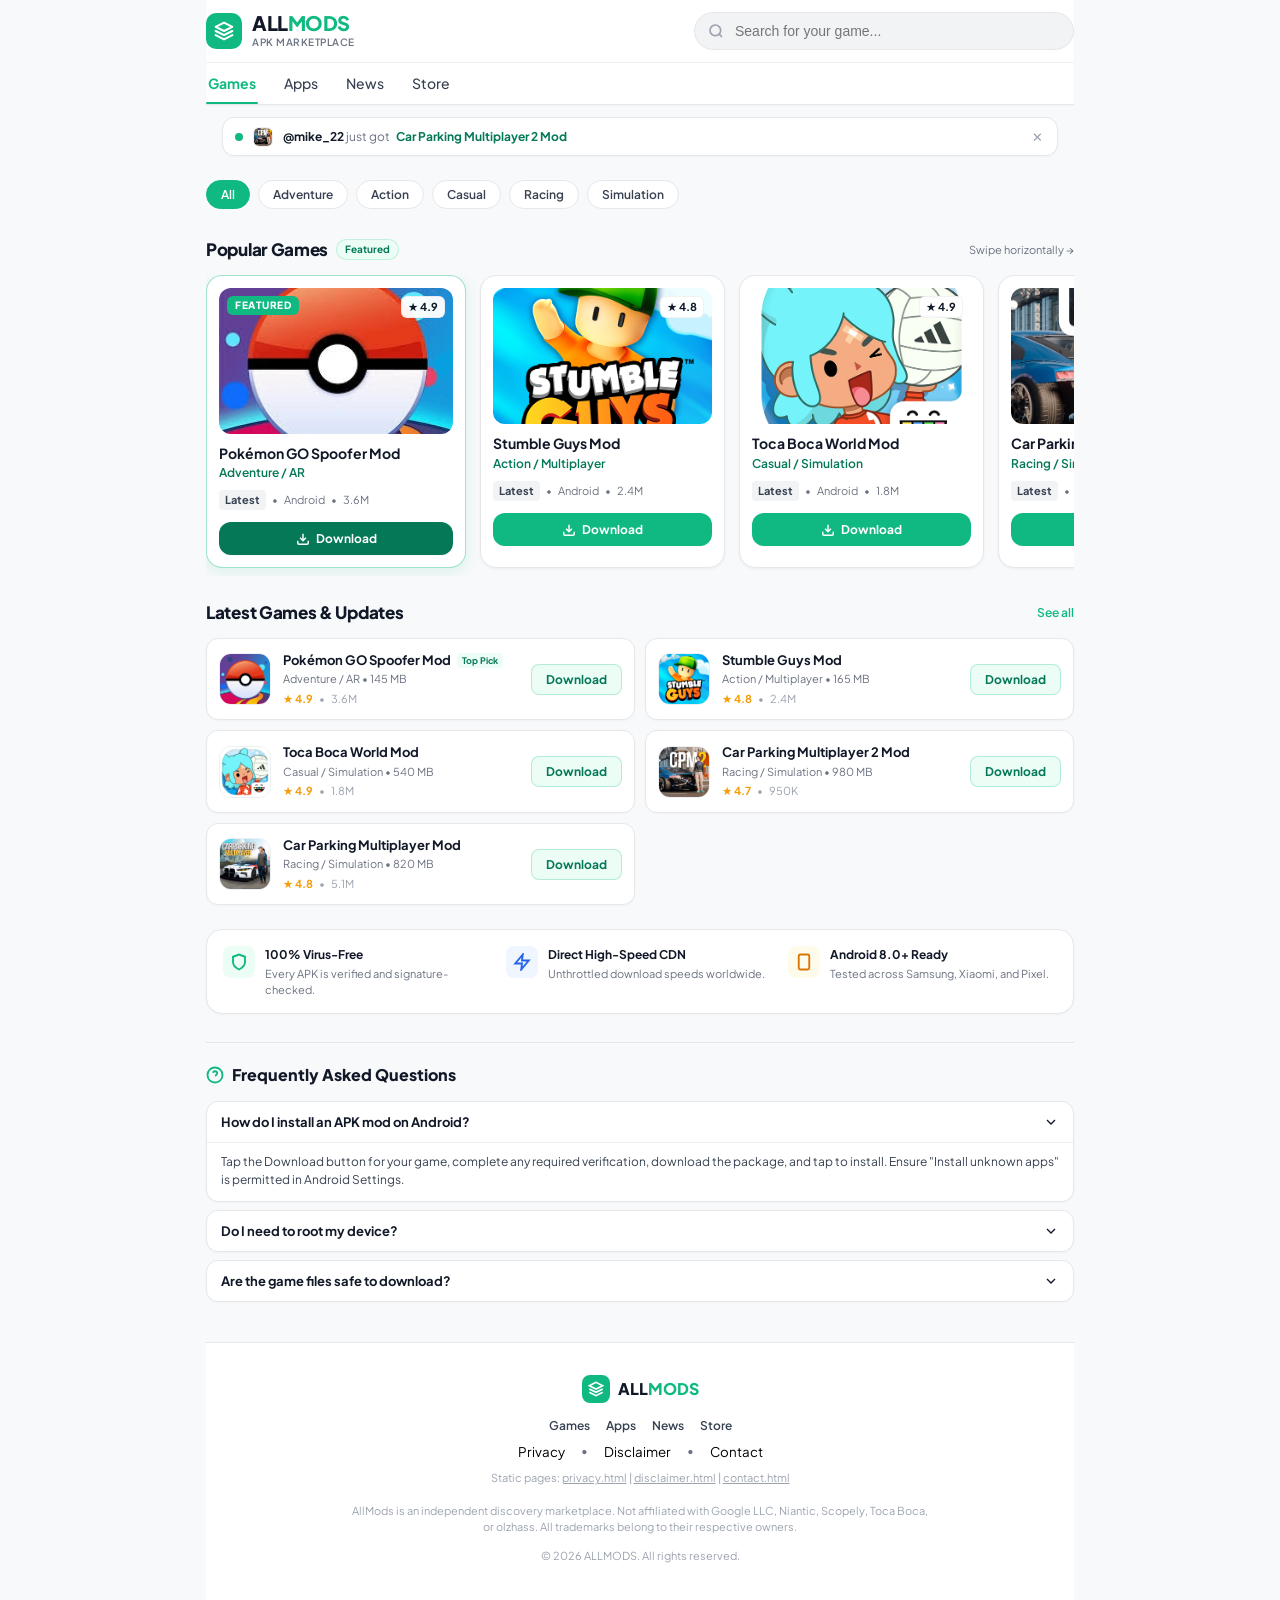
==== commit 00b83463: "refactor: switch from dark mode to light theme Updated the design system to a light color palette, r" ====
--- a/index.html
+++ b/index.html
@@ -1,395 +1,274 @@
 <!doctype html>
-<html lang="en" class="dark">
+<html lang="en">
   <head>
     <meta charset="UTF-8" />
     <meta name="viewport" content="width=device-width, initial-scale=1.0, maximum-scale=1.0, user-scalable=no, viewport-fit=cover" />
-    <title>AllMods - Your Favorite Games. One Place.</title>
-    <meta name="description" content="Discover popular games, mods and gaming experiences for mobile." />
-    <meta property="og:title" content="AllMods - Your Favorite Games. One Place." />
-    <meta property="og:description" content="Discover popular games, mods and gaming experiences for mobile." />
+    <title>AllMods - Android APK & Game Mod Marketplace</title>
+    <meta name="description" content="Download verified Android APK mods, games, and mobile unlocks. Fast, secure, and compatible with Android devices." />
+    <meta property="og:title" content="AllMods - Android APK & Game Mod Marketplace" />
+    <meta property="og:description" content="Download verified Android APK mods, games, and mobile unlocks. Fast, secure, and compatible with Android devices." />
     <meta property="og:type" content="website" />
     <meta name="twitter:card" content="summary_large_image" />
-    <meta name="theme-color" content="#090a12" />
+    <meta name="theme-color" content="#ffffff" />
 
     <!-- Google Fonts -->
     <link rel="preconnect" href="https://fonts.googleapis.com">
     <link rel="preconnect" href="https://fonts.gstatic.com" crossorigin>
-    <link href="https://fonts.googleapis.com/css2?family=Chakra+Petch:ital,wght@0,600;0,700;1,700&family=Plus+Jakarta+Sans:wght@400;500;600;700;800&display=swap" rel="stylesheet">
+    <link href="https://fonts.googleapis.com/css2?family=Plus+Jakarta+Sans:wght@400;500;600;700;800;900&display=swap" rel="stylesheet">
 
     <!-- Standalone Theme Stylesheet -->
     <link rel="stylesheet" href="./style.css" />
   </head>
   <body>
-    <!-- Root Container -->
+    <!-- Root Container (Hydrated by React in dev/build, or pure static HTML on GitHub Pages) -->
     <div id="root">
       <div class="app-container">
         <!-- Site Header -->
         <header class="site-header">
-          <div class="header-inner">
+          <div class="header-top">
             <a href="./index.html" class="brand-logo" id="header-brand-logo">
-              <svg width="22" height="22" viewBox="0 0 24 24" fill="none" stroke="currentColor" stroke-width="2" stroke-linecap="round" stroke-linejoin="round" style="color: #c084fc;">
-                <polygon points="13 2 3 14 12 14 11 22 21 10 12 10 13 2"></polygon>
-              </svg>
-              <span>ALL</span>MODS
+              <div class="brand-icon">
+                <svg width="20" height="20" viewBox="0 0 24 24" fill="none" stroke="currentColor" stroke-width="2.5" stroke-linecap="round" stroke-linejoin="round">
+                  <polygon points="12 2 2 7 12 12 22 7 12 2"></polygon>
+                  <polyline points="2 17 12 22 22 17"></polyline>
+                  <polyline points="2 12 12 17 22 12"></polyline>
+                </svg>
+              </div>
+              <div class="brand-text">
+                <span class="brand-name">ALL<span>MODS</span></span>
+                <span class="brand-tag">APK Marketplace</span>
+              </div>
             </a>
-            <div style="display: flex; align-items: center; gap: 8px;">
-              <span style="font-size: 11px; font-weight: 700; padding: 4px 8px; border-radius: 6px; background: rgba(16, 185, 129, 0.15); border: 1px solid rgba(16, 185, 129, 0.3); color: #34d399; text-transform: uppercase;">ONLINE</span>
-            </div>
-          </div>
+
+            <!-- Desktop Search Bar -->
+            <div class="search-wrapper desktop-search">
+              <span class="search-icon-left">
+                <svg width="16" height="16" viewBox="0 0 24 24" fill="none" stroke="currentColor" stroke-width="2.5"><circle cx="11" cy="11" r="8"/><line x1="21" y1="21" x2="16.65" y2="16.65"/></svg>
+              </span>
+              <input
+                type="text"
+                class="market-search-input"
+                placeholder="Search for your game..."
+              />
+            </div>
+          </div>
+
+          <!-- Mobile Search Bar -->
+          <div class="mobile-search-row">
+            <div class="search-wrapper">
+              <span class="search-icon-left">
+                <svg width="16" height="16" viewBox="0 0 24 24" fill="none" stroke="currentColor" stroke-width="2.5"><circle cx="11" cy="11" r="8"/><line x1="21" y1="21" x2="16.65" y2="16.65"/></svg>
+              </span>
+              <input
+                type="text"
+                class="market-search-input"
+                placeholder="Search for your game..."
+              />
+            </div>
+          </div>
+
+          <!-- Navigation Menu: Games | Apps | News | Store -->
+          <nav class="main-nav" aria-label="Marketplace Navigation">
+            <a href="#games" class="nav-link active">Games</a>
+            <a href="#apps" class="nav-link">Apps</a>
+            <a href="#news" class="nav-link">News</a>
+            <a href="#store" class="nav-link">Store</a>
+          </nav>
         </header>
 
-        <!-- Hero Section -->
-        <section class="hero-section" id="hero">
-          <div class="hero-badge">
-            <span style="display: inline-block; width: 6px; height: 6px; border-radius: 50%; background: #c084fc;"></span>
-            VERIFIED MOBILE MODS • 2026 EDITION
-          </div>
-          <h1 class="hero-title">
-            Your Favorite Games.
-            <span>One Place.</span>
-          </h1>
-          <p class="hero-subtitle">
-            Download the latest verified Android mods, unlocks, and premium features. Fast, safe, and directly tested on real mobile devices.
+        <!-- Top Notification Chip -->
+        <div class="top-notification-container" id="top-notification-chip">
+          <div class="top-notification-box">
+            <div class="top-notif-left">
+              <span class="notif-pulse-dot"></span>
+              <img src="assets/images/pogo.jpg" alt="" class="toast-img" />
+              <div>
+                <span class="toast-user">@jhonn_doe</span>
+                <span style="color: #6b7280;">just got</span>
+                <span class="toast-game">Pokémon GO Spoofer</span>
+              </div>
+            </div>
+            <button id="dismiss-top-notification-btn" class="dismiss-btn" aria-label="Dismiss">✕</button>
+          </div>
+        </div>
+
+        <!-- Main Content -->
+        <main style="padding-top: 10px;">
+          <!-- Category Filters -->
+          <div class="category-row" id="category-filters-container">
+            <button class="cat-btn active" data-category="All">All</button>
+            <button class="cat-btn" data-category="Adventure">Adventure</button>
+            <button class="cat-btn" data-category="Action">Action</button>
+            <button class="cat-btn" data-category="Casual">Casual</button>
+            <button class="cat-btn" data-category="Racing">Racing</button>
+            <button class="cat-btn" data-category="Simulation">Simulation</button>
+          </div>
+
+          <!-- Section 1: Popular Games (Horizontal Scrollable Row) -->
+          <section id="popular-games-section" style="margin-top: 14px;">
+            <div class="section-header">
+              <div class="section-title-wrap">
+                <h2 class="section-title">Popular Games</h2>
+                <span class="section-badge">Featured</span>
+              </div>
+              <span style="font-size: 11px; color: #6b7280;">Swipe horizontally →</span>
+            </div>
+
+            <div class="games-scroll-row" id="popular-games-row">
+              <!-- Rendered dynamically by script.js or React -->
+            </div>
+          </section>
+
+          <!-- Section 2: Latest Games & Updates (APKPure-style list) -->
+          <section id="latest-games-section" style="margin-top: 24px;">
+            <div class="section-header">
+              <div class="section-title-wrap">
+                <h2 class="section-title">Latest Games & Updates</h2>
+              </div>
+              <span class="section-link">See all</span>
+            </div>
+
+            <div class="games-list-grid" id="latest-games-list">
+              <!-- Rendered dynamically by script.js or React -->
+            </div>
+          </section>
+
+          <!-- Trust Badges -->
+          <div class="trust-badges-box">
+            <div class="trust-item">
+              <div class="trust-icon">
+                <svg width="18" height="18" viewBox="0 0 24 24" fill="none" stroke="currentColor" stroke-width="2.5"><path d="M12 22s8-4 8-10V5l-8-3-8 3v7c0 6 8 10 8 10z"/></svg>
+              </div>
+              <div>
+                <div class="trust-title">100% Virus-Free</div>
+                <div class="trust-desc">Every APK is verified and signature-checked.</div>
+              </div>
+            </div>
+
+            <div class="trust-item">
+              <div class="trust-icon" style="color: #2563eb; background: #eff6ff;">
+                <svg width="18" height="18" viewBox="0 0 24 24" fill="none" stroke="currentColor" stroke-width="2.5"><polygon points="13 2 3 14 12 14 11 22 21 10 12 10 13 2"/></svg>
+              </div>
+              <div>
+                <div class="trust-title">Direct High-Speed CDN</div>
+                <div class="trust-desc">Unthrottled download speeds worldwide.</div>
+              </div>
+            </div>
+
+            <div class="trust-item">
+              <div class="trust-icon" style="color: #d97706; background: #fffbeb;">
+                <svg width="18" height="18" viewBox="0 0 24 24" fill="none" stroke="currentColor" stroke-width="2.5"><rect x="5" y="2" width="14" height="20" rx="2" ry="2"/><line x1="12" y1="18" x2="12.01" y2="18"/></svg>
+              </div>
+              <div>
+                <div class="trust-title">Android 8.0+ Ready</div>
+                <div class="trust-desc">Tested across Samsung, Xiaomi, and Pixel.</div>
+              </div>
+            </div>
+          </div>
+
+          <!-- FAQ Accordion -->
+          <section class="faq-section" id="faq">
+            <div class="faq-title-wrap">
+              <svg width="18" height="18" viewBox="0 0 24 24" fill="none" stroke="currentColor" stroke-width="2.5" style="color: #10b981;"><circle cx="12" cy="12" r="10"/><path d="M9.09 9a3 3 0 0 1 5.83 1c0 2-3 3-3 3"/><line x1="12" y1="17" x2="12.01" y2="17"/></svg>
+              <h3 class="faq-main-title">Frequently Asked Questions</h3>
+            </div>
+            <div class="faq-list">
+              <div class="faq-item open">
+                <button class="faq-item-btn">
+                  <span>How do I install an APK mod on Android?</span>
+                  <svg width="16" height="16" viewBox="0 0 24 24" fill="none" stroke="currentColor" stroke-width="2"><polyline points="6 9 12 15 18 9"/></svg>
+                </button>
+                <div class="faq-answer">
+                  Tap the Download button for your game, complete any required verification, download the package, and tap to install. Ensure "Install unknown apps" is permitted in Android Settings.
+                </div>
+              </div>
+
+              <div class="faq-item">
+                <button class="faq-item-btn">
+                  <span>Do I need to root my device?</span>
+                  <svg width="16" height="16" viewBox="0 0 24 24" fill="none" stroke="currentColor" stroke-width="2"><polyline points="6 9 12 15 18 9"/></svg>
+                </button>
+                <div class="faq-answer">
+                  No root is required. All packages on AllMods are non-root versions engineered to work out of the box on standard Android devices.
+                </div>
+              </div>
+
+              <div class="faq-item">
+                <button class="faq-item-btn">
+                  <span>Are the game files safe to download?</span>
+                  <svg width="16" height="16" viewBox="0 0 24 24" fill="none" stroke="currentColor" stroke-width="2"><polyline points="6 9 12 15 18 9"/></svg>
+                </button>
+                <div class="faq-answer">
+                  Yes, each game release is analyzed against standard security databases to ensure no malicious scripts or telemetry trackers are included.
+                </div>
+              </div>
+            </div>
+          </section>
+        </main>
+
+        <!-- Footer -->
+        <footer class="site-footer">
+          <div style="display: flex; align-items: center; justify-content: center; gap: 8px;">
+            <div style="width: 28px; height: 28px; border-radius: 8px; background: #10b981; display: flex; align-items: center; justify-content: center; color: #fff;">
+              <svg width="16" height="16" viewBox="0 0 24 24" fill="none" stroke="currentColor" stroke-width="2.5"><polygon points="12 2 2 7 12 12 22 7 12 2"/><polyline points="2 17 12 22 22 17"/><polyline points="2 12 12 17 22 12"/></svg>
+            </div>
+            <span style="font-size: 16px; font-weight: 900; color: #111827;">ALL<span style="color: #10b981;">MODS</span></span>
+          </div>
+
+          <div class="footer-nav-row">
+            <a href="#games">Games</a>
+            <a href="#apps">Apps</a>
+            <a href="#news">News</a>
+            <a href="#store">Store</a>
+          </div>
+
+          <div class="footer-nav-row" style="margin-top: 8px; font-size: 11px; color: #6b7280;">
+            <button onclick="openLegalModal('privacy')">Privacy</button>
+            <span>•</span>
+            <button onclick="openLegalModal('disclaimer')">Disclaimer</button>
+            <span>•</span>
+            <button onclick="openLegalModal('contact')">Contact</button>
+          </div>
+
+          <div style="margin-top: 10px; font-size: 11px; color: #9ca3af;">
+            <span>Static pages: </span>
+            <a href="privacy.html" style="text-decoration: underline;">privacy.html</a> |
+            <a href="disclaimer.html" style="text-decoration: underline;">disclaimer.html</a> |
+            <a href="contact.html" style="text-decoration: underline;">contact.html</a>
+          </div>
+
+          <p class="footer-disclaimer-text">
+            AllMods is an independent discovery marketplace. Not affiliated with Google LLC, Niantic, Scopely, Toca Boca, or olzhass. All trademarks belong to their respective owners.
           </p>
 
-          <!-- Trust Badges -->
-          <div class="trust-grid">
-            <div class="trust-item">
-              <span class="trust-item-val" style="color: #34d399;">100%</span>
-              <span class="trust-item-lbl">Verified Mods</span>
-            </div>
-            <div class="trust-item">
-              <span class="trust-item-val" style="color: #38bdf8;">DIRECT</span>
-              <span class="trust-item-lbl">Fast Speeds</span>
-            </div>
-            <div class="trust-item">
-              <span class="trust-item-val" style="color: #c084fc;">FREE</span>
-              <span class="trust-item-lbl">Android Unlocks</span>
-            </div>
-          </div>
-
-          <button class="hero-cta" onclick="document.getElementById('games-section').scrollIntoView({ behavior: 'smooth' })">
-            EXPLORE ALL MODS ↓
-          </button>
-        </section>
-
-        <!-- Search Bar -->
-        <div class="search-wrapper" id="search-bar-wrap">
-          <svg class="search-icon" viewBox="0 0 24 24" fill="none" stroke="currentColor" stroke-width="2" stroke-linecap="round" stroke-linejoin="round">
-            <circle cx="11" cy="11" r="8"></circle>
-            <line x1="21" y1="21" x2="16.65" y2="16.65"></line>
-          </svg>
-          <input
-            type="text"
-            id="search-input"
-            class="search-input"
-            placeholder="Search game, mod or genre..."
-            autocomplete="off"
-          />
-          <button id="clear-search-btn" style="display: none; position: absolute; right: 14px; top: 50%; transform: translateY(-50%); background: none; border: none; color: #94a3b8; cursor: pointer; font-size: 14px; font-weight: bold;">✕</button>
-        </div>
-
-        <!-- Category Filters -->
-        <div class="category-scroll" id="category-scroll">
-          <button class="cat-btn active" data-category="All">All Games</button>
-          <button class="cat-btn" data-category="Action">Action</button>
-          <button class="cat-btn" data-category="Racing">Racing</button>
-          <button class="cat-btn" data-category="Simulation">Simulation</button>
-          <button class="cat-btn" data-category="Casual">Casual</button>
-          <button class="cat-btn" data-category="Adventure">Adventure</button>
-          <button class="cat-btn" data-category="Multiplayer">Multiplayer</button>
-        </div>
-
-        <!-- Games Section -->
-        <section id="games-section" style="padding-top: 8px;">
-          <h2 class="section-title">Popular Mods</h2>
-          <p class="section-subtitle">Tap download on any title to begin your unlock sequence.</p>
-
-          <!-- Dynamic / Pre-rendered Games Container -->
-          <div id="games-container">
-            <!-- Stumble Guys -->
-            <div class="game-card" id="card-stumble-guys">
-              <div class="game-image-wrap">
-                <img src="./assets/images/stumble.webp" alt="Stumble Guys Mod" class="game-img" loading="lazy" />
-                <span class="game-category-badge">Action / Multiplayer</span>
-              </div>
-              <div class="game-card-body">
-                <h3 class="game-title">Stumble Guys Mod</h3>
-                <p class="game-description">Unlock all skins, unlimited gems & emotes, unlocked pass, and ad-free experience.</p>
-                <div class="game-info-grid">
-                  <div class="info-item"><span class="info-label">Platform</span><span class="info-val">Android</span></div>
-                  <div class="info-item"><span class="info-label">Version</span><span class="info-val">Latest</span></div>
-                  <div class="info-item"><span class="info-label">Category</span><span class="info-val">Action</span></div>
-                  <div class="info-item"><span class="info-label">Updated</span><span class="info-val">Recently Updated</span></div>
-                </div>
-                <button class="download-btn" onclick="handleDownload('stumble-guys')">DOWNLOAD MOD</button>
-              </div>
-            </div>
-
-            <!-- Toca Boca -->
-            <div class="game-card" id="card-toca-boca">
-              <div class="game-image-wrap">
-                <img src="./assets/images/toca.webp" alt="Toca Boca World Mod" class="game-img" loading="lazy" />
-                <span class="game-category-badge">Casual / Simulation</span>
-              </div>
-              <div class="game-card-body">
-                <h3 class="game-title">Toca Boca World Mod</h3>
-                <p class="game-description">All worlds unlocked, all furniture & houses accessible, character creator unlocked.</p>
-                <div class="game-info-grid">
-                  <div class="info-item"><span class="info-label">Platform</span><span class="info-val">Android</span></div>
-                  <div class="info-item"><span class="info-label">Version</span><span class="info-val">Latest</span></div>
-                  <div class="info-item"><span class="info-label">Category</span><span class="info-val">Casual</span></div>
-                  <div class="info-item"><span class="info-label">Updated</span><span class="info-val">Recently Updated</span></div>
-                </div>
-                <button class="download-btn" onclick="handleDownload('toca-boca')">DOWNLOAD MOD</button>
-              </div>
-            </div>
-
-            <!-- Car Parking Multiplayer 2 -->
-            <div class="game-card" id="card-car-parking-multiplayer-2">
-              <div class="game-image-wrap">
-                <img src="./assets/images/cpm 2.jpg" alt="Car Parking Multiplayer 2 Mod" class="game-img" loading="lazy" />
-                <span class="game-category-badge">Racing / Simulation</span>
-              </div>
-              <div class="game-card-body">
-                <h3 class="game-title">Car Parking Multiplayer 2 Mod</h3>
-                <p class="game-description">Unlimited money & coins, all 160+ cars unlocked, W16 engine swap, police lights & smoke.</p>
-                <div class="game-info-grid">
-                  <div class="info-item"><span class="info-label">Platform</span><span class="info-val">Android</span></div>
-                  <div class="info-item"><span class="info-label">Version</span><span class="info-val">Latest</span></div>
-                  <div class="info-item"><span class="info-label">Category</span><span class="info-val">Racing</span></div>
-                  <div class="info-item"><span class="info-label">Updated</span><span class="info-val">Recently Updated</span></div>
-                </div>
-                <button class="download-btn" onclick="handleDownload('car-parking-multiplayer-2')">DOWNLOAD MOD</button>
-              </div>
-            </div>
-
-            <!-- Car Parking Multiplayer 1 -->
-            <div class="game-card" id="card-car-parking-multiplayer">
-              <div class="game-image-wrap">
-                <img src="./assets/images/cpm.jfif" alt="Car Parking Multiplayer Mod" class="game-img" loading="lazy" />
-                <span class="game-category-badge">Racing / Simulation</span>
-              </div>
-              <div class="game-card-body">
-                <h3 class="game-title">Car Parking Multiplayer Mod</h3>
-                <p class="game-description">Unlimited gold & cash, free car purchases, unlocked siren, Chrome colors & tuning.</p>
-                <div class="game-info-grid">
-                  <div class="info-item"><span class="info-label">Platform</span><span class="info-val">Android</span></div>
-                  <div class="info-item"><span class="info-label">Version</span><span class="info-val">Latest</span></div>
-                  <div class="info-item"><span class="info-label">Category</span><span class="info-val">Racing</span></div>
-                  <div class="info-item"><span class="info-label">Updated</span><span class="info-val">Recently Updated</span></div>
-                </div>
-                <button class="download-btn" onclick="handleDownload('car-parking-multiplayer')">DOWNLOAD MOD</button>
-              </div>
-            </div>
-
-            <!-- Pokemon GO Spoofer -->
-            <div class="game-card" id="card-pokemon-go-spoofer">
-              <div class="game-image-wrap">
-                <img src="./assets/images/pogo.jpg" alt="Pokémon GO Spoofer Mod" class="game-img" loading="lazy" />
-                <span class="game-category-badge">Adventure / AR</span>
-              </div>
-              <div class="game-card-body">
-                <h3 class="game-title">Pokémon GO Spoofer Mod</h3>
-                <p class="game-description">Teleport GPS joystick, enhanced throw, auto-walk route generator, fast catch & IV preview.</p>
-                <div class="game-info-grid">
-                  <div class="info-item"><span class="info-label">Platform</span><span class="info-val">Android</span></div>
-                  <div class="info-item"><span class="info-label">Version</span><span class="info-val">Latest</span></div>
-                  <div class="info-item"><span class="info-label">Category</span><span class="info-val">Adventure</span></div>
-                  <div class="info-item"><span class="info-label">Updated</span><span class="info-val">Recently Updated</span></div>
-                </div>
-                <button class="download-btn" onclick="handleDownload('pokemon-go-spoofer')">DOWNLOAD</button>
-              </div>
-            </div>
-          </div>
-        </section>
-
-        <!-- How It Works Section -->
-        <section id="how-it-works" style="margin: 36px 0 24px;">
-          <h2 class="section-title">How It Works</h2>
-          <p class="section-subtitle">Get your favorite mod up and running in three simple steps.</p>
-          
-          <div style="display: flex; flex-direction: column; gap: 12px;">
-            <div style="display: flex; gap: 14px; background: #111422; border: 1px solid #1e2438; border-radius: 14px; padding: 14px;">
-              <div style="width: 36px; height: 36px; border-radius: 10px; background: rgba(147, 51, 234, 0.2); border: 1px solid rgba(168, 85, 247, 0.4); color: #c084fc; display: flex; align-items: center; justify-content: center; font-family: var(--font-gaming); font-weight: 800;">1</div>
-              <div>
-                <h4 style="color: #fff; font-size: 14px; margin-bottom: 2px;">Choose a Game</h4>
-                <p style="color: #94a3b8; font-size: 12px; line-height: 1.4;">Browse through our handpicked collection of popular Android games and mods.</p>
-              </div>
-            </div>
-
-            <div style="display: flex; gap: 14px; background: #111422; border: 1px solid #1e2438; border-radius: 14px; padding: 14px;">
-              <div style="width: 36px; height: 36px; border-radius: 10px; background: rgba(99, 102, 241, 0.2); border: 1px solid rgba(99, 102, 241, 0.4); color: #818cf8; display: flex; align-items: center; justify-content: center; font-family: var(--font-gaming); font-weight: 800;">2</div>
-              <div>
-                <h4 style="color: #fff; font-size: 14px; margin-bottom: 2px;">Tap Download</h4>
-                <p style="color: #94a3b8; font-size: 12px; line-height: 1.4;">Click the download button on your selected game card to start the unlock process.</p>
-              </div>
-            </div>
-
-            <div style="display: flex; gap: 14px; background: #111422; border: 1px solid #1e2438; border-radius: 14px; padding: 14px;">
-              <div style="width: 36px; height: 36px; border-radius: 10px; background: rgba(16, 185, 129, 0.2); border: 1px solid rgba(16, 185, 129, 0.4); color: #34d399; display: flex; align-items: center; justify-content: center; font-family: var(--font-gaming); font-weight: 800;">3</div>
-              <div>
-                <h4 style="color: #fff; font-size: 14px; margin-bottom: 2px;">Follow Instructions</h4>
-                <p style="color: #94a3b8; font-size: 12px; line-height: 1.4;">Complete quick device verification if prompted, then download and install your mod package.</p>
-              </div>
-            </div>
-          </div>
-        </section>
-
-        <!-- FAQ Section -->
-        <section id="faq" style="margin: 36px 0 24px;">
-          <h2 class="section-title">Frequently Asked Questions</h2>
-          <p class="section-subtitle">Everything you need to know about our mods and platform.</p>
-
-          <div class="faq-item">
-            <button class="faq-question">
-              <span>What is AllMods?</span>
-              <span style="font-size: 18px; color: #a855f7;">+</span>
-            </button>
-            <div class="faq-answer">
-              AllMods is a curated directory providing mobile gamers with direct links to verified mods, unlocked features, and game modifications for popular titles.
-            </div>
-          </div>
-
-          <div class="faq-item">
-            <button class="faq-question">
-              <span>Are these mods free to download?</span>
-              <span style="font-size: 18px; color: #a855f7;">+</span>
-            </button>
-            <div class="faq-answer">
-              Yes, all mods listed in our portal are completely free to access. Some offers may require brief verification to prevent automated bot scraping.
-            </div>
-          </div>
-
-          <div class="faq-item">
-            <button class="faq-question">
-              <span>How do I install on my device?</span>
-              <span style="font-size: 18px; color: #a855f7;">+</span>
-            </button>
-            <div class="faq-answer">
-              Enable "Install from Unknown Sources" in your Android security settings, download the APK file through our download link, and open it to install.
-            </div>
-          </div>
-
-          <div class="faq-item">
-            <button class="faq-question">
-              <span>Will these mods work on iOS?</span>
-              <span style="font-size: 18px; color: #a855f7;">+</span>
-            </button>
-            <div class="faq-answer">
-              Currently our mods are optimized for Android (APK). We are working on web-based and sideloadable profiles for iOS users in future updates.
-            </div>
-          </div>
-        </section>
-
-        <!-- Footer -->
-        <footer style="margin-top: 40px; padding: 24px 0 40px; border-top: 1px solid #1e2438; text-align: center;">
-          <div style="display: flex; align-items: center; justify-content: center; gap: 8px; margin-bottom: 12px;">
-            <svg width="20" height="20" viewBox="0 0 24 24" fill="none" stroke="currentColor" stroke-width="2" stroke-linecap="round" stroke-linejoin="round" style="color: #c084fc;">
-              <polygon points="13 2 3 14 12 14 11 22 21 10 12 10 13 2"></polygon>
-            </svg>
-            <span style="font-family: var(--font-gaming); font-weight: 800; font-size: 18px; color: #fff;">ALL<span style="color: #c084fc;">MODS</span></span>
-          </div>
-
-          <!-- Legal Pages Navigation -->
-          <div style="display: flex; justify-content: center; gap: 16px; margin-bottom: 16px; font-size: 12px;">
-            <a href="privacy.html" style="color: #94a3b8; text-decoration: none;">Privacy Policy</a>
-            <span style="color: #475569;">•</span>
-            <a href="disclaimer.html" style="color: #94a3b8; text-decoration: none;">Disclaimer</a>
-            <span style="color: #475569;">•</span>
-            <a href="contact.html" style="color: #94a3b8; text-decoration: none;">Contact Us</a>
-          </div>
-
-          <p style="font-size: 11px; color: #64748b; line-height: 1.5; max-width: 440px; margin: 0 auto 12px;">
-            <strong>Disclaimer:</strong> AllMods is an independent third-party directory for informational purposes only. Pokémon GO, Car Parking Multiplayer, Toca Boca, and Stumble Guys are registered trademarks of their respective copyright holders.
-          </p>
-
-          <p style="font-size: 11px; color: #475569;">
-            © 2026 AllMods Mobile Gaming. All rights reserved.
+          <p style="margin-top: 12px; font-size: 11px; color: #9ca3af;">
+            © 2026 ALLMODS. All rights reserved.
           </p>
         </footer>
-      </div>
-
-      <!-- Floating Notification Toast -->
-      <div id="notification-toast" class="notification-toast toast-hidden">
-        <img src="./assets/images/stumble.webp" alt="Recent Game" class="toast-img" />
-        <div style="flex: 1; min-width: 0;">
-          <div style="font-size: 11px; color: #34d399; font-weight: 700; display: flex; align-items: center; gap: 4px;">
-            <span style="display: inline-block; width: 6px; height: 6px; border-radius: 50%; background: #34d399;"></span>
-            <span class="toast-user">@player</span> downloaded
-          </div>
-          <div class="toast-game" style="font-size: 12px; font-weight: 700; color: #ffffff; white-space: nowrap; overflow: hidden; text-overflow: ellipsis;">
-            Stumble Guys Mod
-          </div>
-          <div style="font-size: 10px; color: #64748b;">Just now • Verified</div>
-        </div>
-        <button id="close-toast-btn" style="background: none; border: none; color: #94a3b8; font-size: 16px; cursor: pointer; padding: 4px;">✕</button>
-      </div>
-
-      <!-- Bottom Navigation for Mobile -->
-      <nav class="bottom-nav">
-        <button class="nav-item active" data-target="hero">
-          <svg width="20" height="20" viewBox="0 0 24 24" fill="none" stroke="currentColor" stroke-width="2" stroke-linecap="round" stroke-linejoin="round">
-            <path d="m3 9 9-7 9 7v11a2 2 0 0 1-2 2H5a2 2 0 0 1-2-2z"></path>
-            <polyline points="9 22 9 12 15 12 15 22"></polyline>
-          </svg>
-          <span>Home</span>
-        </button>
-        <button class="nav-item" data-target="games-section">
-          <svg width="20" height="20" viewBox="0 0 24 24" fill="none" stroke="currentColor" stroke-width="2" stroke-linecap="round" stroke-linejoin="round">
-            <polygon points="12 2 15.09 8.26 22 9.27 17 14.14 18.18 21.02 12 17.77 5.82 21.02 7 14.14 2 9.27 8.91 8.26 12 2"></polygon>
-          </svg>
-          <span>Mods</span>
-        </button>
-        <button class="nav-item" data-target="search">
-          <svg width="20" height="20" viewBox="0 0 24 24" fill="none" stroke="currentColor" stroke-width="2" stroke-linecap="round" stroke-linejoin="round">
-            <circle cx="11" cy="11" r="8"></circle>
-            <line x1="21" y1="21" x2="16.65" y2="16.65"></line>
-          </svg>
-          <span>Search</span>
-        </button>
-        <button class="nav-item" data-target="faq">
-          <svg width="20" height="20" viewBox="0 0 24 24" fill="none" stroke="currentColor" stroke-width="2" stroke-linecap="round" stroke-linejoin="round">
-            <circle cx="12" cy="12" r="10"></circle>
-            <path d="M9.09 9a3 3 0 0 1 5.83 1c0 2-3 3-3 3"></path>
-            <line x1="12" y1="17" x2="12.01" y2="17"></line>
-          </svg>
-          <span>FAQ</span>
-        </button>
-      </nav>
-
-      <!-- Legal Modal Dialog -->
-      <div id="legal-modal" class="modal-backdrop" style="display: none;">
-        <div class="modal-dialog">
-          <div class="modal-header">
-            <span class="modal-title">LEGAL INFORMATION</span>
-            <button class="modal-close-btn" onclick="closeLegalModal()">✕</button>
-          </div>
-          <div class="modal-tabs">
-            <button class="modal-tab-btn active" data-tab="privacy" onclick="switchLegalTab('privacy')">Privacy</button>
-            <button class="modal-tab-btn" data-tab="disclaimer" onclick="switchLegalTab('disclaimer')">Disclaimer</button>
-            <button class="modal-tab-btn" data-tab="contact" onclick="switchLegalTab('contact')">Contact</button>
-          </div>
-          <div class="modal-body">
-            <div id="modal-content-privacy" class="modal-tab-content">
-              <h3>Privacy Policy</h3>
-              <p>AllMods does not harvest, store, or sell personal identifying data or user phone credentials. Standard device metrics and download telemetry are processed strictly to ensure link routing.</p>
-              <p>For more details, visit our standalone <a href="privacy.html" style="color: #c084fc;">Privacy Policy</a> page.</p>
-            </div>
-            <div id="modal-content-disclaimer" class="modal-tab-content" style="display: none;">
-              <h3>Disclaimer</h3>
-              <p>All trademarks, registered names, game artwork, and game titles featured are properties of their respective owners. AllMods is not affiliated with, endorsed by, or sponsored by Niantic, Olzhass, Toca Boca, or Scopely.</p>
-              <p>Read the complete <a href="disclaimer.html" style="color: #c084fc;">Disclaimer</a>.</p>
-            </div>
-            <div id="modal-content-contact" class="modal-tab-content" style="display: none;">
-              <h3>Contact Us</h3>
-              <p>Have inquiries, broken link reports, or copyright takedown notices? Contact our administration desk:</p>
-              <p>Email: <a href="mailto:support@allmods.net" style="color: #c084fc;">support@allmods.net</a></p>
-              <p>Visit the full <a href="contact.html" style="color: #c084fc;">Contact</a> page.</p>
-            </div>
-          </div>
-          <div class="modal-footer">
-            <button onclick="closeLegalModal()" style="padding: 8px 18px; border-radius: 10px; background: #1f253d; border: 1px solid #334155; color: #fff; font-size: 12px; font-weight: 600; cursor: pointer;">Close</button>
+
+        <!-- Legal Modal Dialog -->
+        <div id="legal-modal" class="modal-overlay">
+          <div class="modal-dialog">
+            <div class="modal-header">
+              <span class="modal-title">Legal Information</span>
+              <button onclick="closeLegalModal()" style="font-size: 18px; color: #9ca3af;">✕</button>
+            </div>
+            <div class="modal-tabs">
+              <button class="modal-tab-btn active" data-tab="disclaimer" onclick="switchLegalTab('disclaimer')">Disclaimer</button>
+              <button class="modal-tab-btn" data-tab="privacy" onclick="switchLegalTab('privacy')">Privacy</button>
+              <button class="modal-tab-btn" data-tab="contact" onclick="switchLegalTab('contact')">Contact</button>
+            </div>
+            <div class="modal-body">
+              <div id="modal-content-disclaimer" class="modal-tab-content">
+                <p><strong>Non-Affiliation Notice:</strong> AllMods is an independent indexing portal and is not associated with Niantic, Scopely, Toca Boca, or olzhass. All product names and registered trademarks are property of their respective owners.</p>
+              </div>
+              <div id="modal-content-privacy" class="modal-tab-content" style="display: none;">
+                <p><strong>Privacy:</strong> We respect your privacy. We do not store personal contact information or payment credentials. Client-side local storage is used solely to record game selections.</p>
+              </div>
+              <div id="modal-content-contact" class="modal-tab-content" style="display: none;">
+                <p><strong>Contact Desk:</strong> For catalog inquiries and DMCA requests, contact <strong>support@allmods.site</strong>.</p>
+              </div>
+            </div>
           </div>
         </div>
       </div>
@@ -399,6 +278,6 @@
     <script type="module" src="./script.js"></script>
 
     <!-- React Bundler Script Entry (Vite build / dev mode) -->
-    <script type="module" src="./src/main.tsx"></script>
+    <script type="module" src="/src/main.tsx"></script>
   </body>
 </html>
--- a/style.css
+++ b/style.css
@@ -1,23 +1,31 @@
 /* ==========================================================================
-   ALLMODS - Mobile Gaming Discovery Theme
-   High-performance, mobile-first responsive dark styles
+   ALLMODS - Professional Android APK & Game Mod Marketplace
+   Clean White Theme • Mobile-First Responsive Stylesheet
    ========================================================================== */
 
 :root {
-  --bg-main: #090a12;
-  --bg-card: #121524;
-  --bg-card-secondary: #0d101c;
-  --border-color: #1e2438;
-  --border-glow: rgba(168, 85, 247, 0.4);
-  --purple-primary: #9333ea;
-  --purple-light: #c084fc;
-  --indigo-accent: #6366f1;
-  --cyan-accent: #06b6d4;
-  --emerald-accent: #10b981;
-  --text-main: #f8fafc;
-  --text-muted: #94a3b8;
-  --font-main: 'Plus Jakarta Sans', system-ui, -apple-system, sans-serif;
-  --font-gaming: 'Chakra Petch', 'Plus Jakarta Sans', sans-serif;
+  --bg-main: #f7f9fa;
+  --bg-white: #ffffff;
+  --bg-subtle: #f1f3f5;
+  --border-color: #e5e7eb;
+  --border-subtle: #edf0f2;
+  --emerald-primary: #10b981;
+  --emerald-hover: #059669;
+  --emerald-dark: #047857;
+  --emerald-light: #ecfdf5;
+  --emerald-text: #047857;
+  --text-main: #111827;
+  --text-secondary: #374151;
+  --text-muted: #6b7280;
+  --text-light: #9ca3af;
+  --font-main: 'Plus Jakarta Sans', system-ui, -apple-system, BlinkMacSystemFont, 'Segoe UI', Roboto, sans-serif;
+  --radius-sm: 8px;
+  --radius-md: 12px;
+  --radius-lg: 16px;
+  --radius-xl: 20px;
+  --shadow-xs: 0 1px 2px rgba(0, 0, 0, 0.03);
+  --shadow-sm: 0 1px 3px rgba(0, 0, 0, 0.05);
+  --shadow-md: 0 4px 12px rgba(0, 0, 0, 0.06);
 }
 
 * {
@@ -34,423 +42,890 @@
   line-height: 1.5;
   min-height: 100vh;
   overflow-x: hidden;
-  padding-bottom: 80px;
-}
-
-/* Typography */
-.font-gaming {
-  font-family: var(--font-gaming);
+}
+
+a {
+  color: inherit;
+  text-decoration: none;
+}
+
+button {
+  cursor: pointer;
+  font-family: inherit;
+  border: none;
+  background: none;
 }
 
 /* Container */
 .app-container {
   width: 100%;
-  max-width: 540px;
+  max-width: 900px;
   margin: 0 auto;
   padding: 0 16px;
 }
 
-/* Header */
+/* ==========================================================================
+   HEADER
+   ========================================================================== */
 .site-header {
   position: sticky;
   top: 0;
   z-index: 40;
-  background: rgba(9, 10, 18, 0.92);
-  backdrop-filter: blur(12px);
-  -webkit-backdrop-filter: blur(12px);
+  background: var(--bg-white);
   border-bottom: 1px solid var(--border-color);
-  padding: 12px 16px;
-}
-
-.header-inner {
-  max-width: 540px;
-  margin: 0 auto;
+  box-shadow: var(--shadow-xs);
+  padding: 12px 0 0 0;
+}
+
+.header-top {
   display: flex;
   align-items: center;
   justify-content: space-between;
+  gap: 16px;
 }
 
 .brand-logo {
   display: flex;
   align-items: center;
-  gap: 8px;
+  gap: 10px;
   text-decoration: none;
-  color: #fff;
-  font-family: var(--font-gaming);
+}
+
+.brand-icon {
+  width: 36px;
+  height: 36px;
+  border-radius: 10px;
+  background-color: var(--emerald-primary);
+  display: flex;
+  align-items: center;
+  justify-content: center;
+  color: #ffffff;
+}
+
+.brand-text {
+  display: flex;
+  flex-direction: column;
+}
+
+.brand-name {
   font-size: 20px;
-  font-weight: 800;
-  letter-spacing: 0.5px;
-}
-
-.brand-logo span {
-  color: var(--purple-light);
-}
-
-/* Hero Section */
-.hero-section {
-  padding: 24px 0 16px;
-  text-align: center;
-  position: relative;
-}
-
-.hero-badge {
-  display: inline-flex;
-  align-items: center;
-  gap: 6px;
-  padding: 4px 12px;
-  border-radius: 9999px;
-  background: rgba(147, 51, 234, 0.15);
-  border: 1px solid rgba(168, 85, 247, 0.3);
-  color: var(--purple-light);
-  font-size: 11px;
-  font-weight: 700;
+  font-weight: 900;
+  letter-spacing: -0.5px;
+  color: var(--text-main);
+  line-height: 1;
+}
+
+.brand-name span {
+  color: var(--emerald-primary);
+}
+
+.brand-tag {
+  font-size: 10px;
+  font-weight: 600;
   text-transform: uppercase;
   letter-spacing: 0.5px;
-  margin-bottom: 12px;
-}
-
-.hero-title {
-  font-family: var(--font-gaming);
-  font-size: 28px;
-  font-weight: 800;
-  line-height: 1.2;
-  color: #ffffff;
-  margin-bottom: 8px;
-}
-
-.hero-title span {
-  background: linear-gradient(90deg, #c084fc, #818cf8, #38bdf8);
-  -webkit-background-clip: text;
-  -webkit-text-fill-color: transparent;
-  display: block;
-}
-
-.hero-subtitle {
-  font-size: 14px;
   color: var(--text-muted);
-  max-width: 320px;
-  margin: 0 auto 18px;
-}
-
-.hero-cta {
-  display: block;
+  margin-top: 2px;
+}
+
+/* Search bar */
+.search-wrapper {
+  position: relative;
+  display: flex;
+  align-items: center;
   width: 100%;
-  max-width: 260px;
-  margin: 0 auto;
-  padding: 14px 20px;
-  background: linear-gradient(90deg, #9333ea, #6366f1);
-  color: #ffffff;
-  font-family: var(--font-main);
-  font-weight: 700;
-  font-size: 14px;
-  border-radius: 14px;
-  border: none;
-  cursor: pointer;
-  box-shadow: 0 8px 24px rgba(147, 51, 234, 0.35);
-  transition: transform 0.15s ease;
-}
-
-.hero-cta:active {
-  transform: scale(0.98);
-}
-
-/* Search Bar */
-.search-wrapper {
-  margin: 20px 0 12px;
-  position: relative;
-}
-
-.search-input {
-  width: 100%;
-  padding: 13px 16px 13px 40px;
-  border-radius: 14px;
-  background: #111422;
-  border: 1px solid var(--border-color);
-  color: #fff;
-  font-size: 14px;
-  outline: none;
-  font-family: inherit;
-}
-
-.search-input:focus {
-  border-color: var(--purple-primary);
-  box-shadow: 0 0 0 2px rgba(168, 85, 247, 0.2);
-}
-
-.search-icon {
+}
+
+.desktop-search {
+  max-width: 380px;
+  display: none;
+}
+
+@media (min-width: 640px) {
+  .desktop-search {
+    display: flex;
+  }
+  .mobile-search-row {
+    display: none;
+  }
+}
+
+.mobile-search-row {
+  margin-top: 10px;
+}
+
+.search-icon-left {
   position: absolute;
   left: 14px;
-  top: 50%;
-  transform: translateY(-50%);
-  color: #64748b;
-  width: 16px;
-  height: 16px;
-}
-
-/* Category Filters */
-.category-scroll {
-  display: flex;
+  color: var(--text-light);
+  pointer-events: none;
+  display: flex;
+  align-items: center;
+}
+
+.market-search-input {
+  width: 100%;
+  padding: 10px 14px 10px 40px;
+  font-size: 14px;
+  background-color: var(--bg-subtle);
+  border: 1px solid var(--border-color);
+  border-radius: 9999px;
+  color: var(--text-main);
+  outline: none;
+  transition: all 0.15s ease;
+}
+
+.market-search-input:focus {
+  background-color: #ffffff;
+  border-color: var(--emerald-primary);
+  box-shadow: 0 0 0 3px rgba(16, 185, 129, 0.15);
+}
+
+/* Navigation Menu */
+.main-nav {
+  display: flex;
+  align-items: center;
+  gap: 24px;
+  margin-top: 12px;
+  border-top: 1px solid var(--border-subtle);
+  overflow-x: auto;
+  scrollbar-width: none;
+}
+
+.main-nav::-webkit-scrollbar {
+  display: none;
+}
+
+.nav-link {
+  position: relative;
+  padding: 10px 2px;
+  font-size: 14px;
+  font-weight: 500;
+  color: var(--text-secondary);
+  white-space: nowrap;
+  transition: color 0.15s ease;
+}
+
+.nav-link.active {
+  color: var(--emerald-primary);
+  font-weight: 700;
+}
+
+.nav-link.active::after {
+  content: '';
+  position: absolute;
+  bottom: 0;
+  left: 0;
+  right: 0;
+  height: 2px;
+  background-color: var(--emerald-primary);
+  border-radius: 2px;
+}
+
+/* ==========================================================================
+   TOP NOTIFICATION (CHIP TICKER)
+   ========================================================================== */
+.top-notification-container {
+  width: 100%;
+  max-width: 900px;
+  margin: 12px auto 6px auto;
+  padding: 0 16px;
+  transition: opacity 0.3s ease;
+}
+
+.top-notification-container.notif-hidden {
+  opacity: 0;
+  pointer-events: none;
+}
+
+.top-notification-box {
+  display: flex;
+  align-items: center;
+  justify-content: space-between;
+  gap: 10px;
+  background: #ffffff;
+  border: 1px solid var(--border-color);
+  border-radius: var(--radius-md);
+  padding: 8px 12px;
+  box-shadow: var(--shadow-xs);
+  font-size: 12px;
+  color: var(--text-secondary);
+}
+
+.top-notif-left {
+  display: flex;
+  align-items: center;
+  gap: 10px;
+  overflow: hidden;
+  text-overflow: ellipsis;
+  white-space: nowrap;
+}
+
+.notif-pulse-dot {
+  width: 8px;
+  height: 8px;
+  border-radius: 50%;
+  background-color: var(--emerald-primary);
+  flex-shrink: 0;
+}
+
+.toast-img {
+  width: 20px;
+  height: 20px;
+  border-radius: 6px;
+  object-fit: cover;
+  flex-shrink: 0;
+  border: 1px solid var(--border-subtle);
+}
+
+.toast-user {
+  font-weight: 700;
+  color: var(--text-main);
+}
+
+.toast-game {
+  font-weight: 700;
+  color: var(--emerald-text);
+  margin-left: 4px;
+}
+
+.dismiss-btn {
+  color: var(--text-light);
+  padding: 2px;
+  border-radius: 4px;
+}
+
+.dismiss-btn:hover {
+  color: var(--text-main);
+  background-color: var(--bg-subtle);
+}
+
+/* ==========================================================================
+   CATEGORIES PILLS
+   ========================================================================== */
+.category-row {
+  display: flex;
+  align-items: center;
   gap: 8px;
   overflow-x: auto;
-  padding: 4px 0 16px;
+  padding: 8px 0 14px 0;
   scrollbar-width: none;
 }
 
-.category-scroll::-webkit-scrollbar {
+.category-row::-webkit-scrollbar {
   display: none;
 }
 
 .cat-btn {
-  white-space: nowrap;
-  padding: 8px 14px;
-  border-radius: 12px;
+  flex-shrink: 0;
+  padding: 6px 14px;
   font-size: 12px;
   font-weight: 600;
-  background: #111422;
-  color: #cbd5e1;
+  border-radius: 9999px;
+  background: #ffffff;
   border: 1px solid var(--border-color);
-  cursor: pointer;
-  transition: all 0.2s;
+  color: var(--text-secondary);
+  transition: all 0.15s ease;
+}
+
+.cat-btn:hover {
+  background: var(--bg-subtle);
+  border-color: #d1d5db;
 }
 
 .cat-btn.active {
-  background: linear-gradient(90deg, #9333ea, #6366f1);
-  color: #fff;
-  border-color: transparent;
-  box-shadow: 0 4px 14px rgba(147, 51, 234, 0.35);
-}
-
-/* Games Section */
+  background: var(--emerald-primary);
+  border-color: var(--emerald-primary);
+  color: #ffffff;
+}
+
+/* ==========================================================================
+   SECTION HEADERS
+   ========================================================================== */
+.section-header {
+  display: flex;
+  align-items: center;
+  justify-content: space-between;
+  margin-bottom: 12px;
+}
+
+.section-title-wrap {
+  display: flex;
+  align-items: center;
+  gap: 8px;
+}
+
 .section-title {
-  font-family: var(--font-gaming);
-  font-size: 22px;
-  font-weight: 700;
-  color: #fff;
-  margin-bottom: 4px;
-}
-
-.section-subtitle {
-  font-size: 13px;
-  color: var(--text-muted);
-  margin-bottom: 16px;
+  font-size: 17px;
+  font-weight: 900;
+  color: var(--text-main);
+  letter-spacing: -0.3px;
+}
+
+.section-badge {
+  font-size: 10px;
+  font-weight: 700;
+  color: var(--emerald-text);
+  background: var(--emerald-light);
+  border: 1px solid rgba(16, 185, 129, 0.2);
+  padding: 2px 8px;
+  border-radius: 9999px;
+}
+
+.section-link {
+  font-size: 12px;
+  font-weight: 600;
+  color: var(--emerald-primary);
+}
+
+/* ==========================================================================
+   HORIZONTAL POPULAR GAMES ROW
+   ========================================================================== */
+.games-scroll-row {
+  display: flex;
+  gap: 14px;
+  overflow-x: auto;
+  scroll-snap-type: x mandatory;
+  padding-bottom: 8px;
+  scrollbar-width: none;
+}
+
+.games-scroll-row::-webkit-scrollbar {
+  display: none;
 }
 
 /* Game Card */
 .game-card {
-  background: linear-gradient(180deg, #131728 0%, #0c0f1b 100%);
+  flex-shrink: 0;
+  scroll-snap-align: start;
+  width: 230px;
+  background: #ffffff;
   border: 1px solid var(--border-color);
-  border-radius: 18px;
-  overflow: hidden;
-  margin-bottom: 20px;
-  box-shadow: 0 10px 24px rgba(0, 0, 0, 0.4);
-  display: flex;
-  flex-col;
+  border-radius: var(--radius-lg);
+  padding: 12px;
+  box-shadow: var(--shadow-sm);
+  display: flex;
+  flex-direction: column;
+  justify-content: space-between;
+  transition: all 0.2s ease;
+}
+
+@media (min-width: 640px) {
+  .game-card {
+    width: 245px;
+  }
+}
+
+.game-card.featured {
+  width: 240px;
+  border-color: rgba(16, 185, 129, 0.4);
+  box-shadow: 0 4px 14px rgba(16, 185, 129, 0.12);
+}
+
+@media (min-width: 640px) {
+  .game-card.featured {
+    width: 260px;
+  }
+}
+
+.game-card:hover {
+  box-shadow: var(--shadow-md);
+  border-color: #d1d5db;
 }
 
 .game-image-wrap {
   position: relative;
   width: 100%;
-  height: 190px;
+  aspect-ratio: 16 / 10;
+  border-radius: var(--radius-md);
   overflow: hidden;
-  background: #000;
+  background-color: var(--bg-subtle);
 }
 
 .game-img {
   width: 100%;
   height: 100%;
   object-fit: cover;
-  display: block;
-}
-
-.game-category-badge {
+  transition: transform 0.3s ease;
+}
+
+.game-card:hover .game-img {
+  transform: scale(1.03);
+}
+
+.featured-badge {
   position: absolute;
-  top: 12px;
-  left: 12px;
-  padding: 4px 10px;
-  background: rgba(9, 11, 20, 0.85);
-  backdrop-filter: blur(8px);
-  border: 1px solid rgba(168, 85, 247, 0.4);
-  color: var(--purple-light);
-  font-size: 11px;
-  font-weight: 700;
-  border-radius: 8px;
-}
-
-.game-card-body {
-  padding: 16px;
-}
-
-.game-title {
-  font-family: var(--font-gaming);
-  font-size: 19px;
-  font-weight: 700;
+  top: 8px;
+  left: 8px;
+  background-color: var(--emerald-primary);
   color: #ffffff;
-  margin-bottom: 6px;
-}
-
-.game-description {
-  font-size: 13px;
-  color: #cbd5e1;
-  line-height: 1.5;
-  margin-bottom: 14px;
-}
-
-.game-info-grid {
-  display: grid;
-  grid-template-columns: 1fr 1fr;
-  gap: 8px;
-  padding-top: 12px;
-  border-top: 1px solid rgba(255, 255, 255, 0.06);
-  margin-bottom: 16px;
-}
-
-.info-item {
-  background: rgba(17, 20, 34, 0.6);
-  padding: 8px 10px;
-  border-radius: 10px;
-  border: 1px solid rgba(255, 255, 255, 0.04);
-}
-
-.info-label {
-  font-size: 9px;
-  text-transform: uppercase;
-  color: var(--text-muted);
-  display: block;
-}
-
-.info-val {
-  font-size: 12px;
-  font-weight: 600;
-  color: #f1f5f9;
-}
-
-.download-btn {
-  display: flex;
-  align-items: center;
-  justify-content: center;
-  gap: 8px;
-  width: 100%;
-  padding: 14px;
-  background: linear-gradient(90deg, #9333ea, #6366f1, #9333ea);
-  background-size: 200% auto;
-  color: #ffffff;
-  border: none;
-  border-radius: 14px;
-  font-family: var(--font-main);
-  font-size: 14px;
+  font-size: 10px;
   font-weight: 800;
   text-transform: uppercase;
   letter-spacing: 0.5px;
-  cursor: pointer;
-  box-shadow: 0 4px 18px rgba(147, 51, 234, 0.3);
-  transition: all 0.2s ease;
+  padding: 2px 8px;
+  border-radius: 6px;
+}
+
+.rating-badge {
+  position: absolute;
+  top: 8px;
+  right: 8px;
+  background: rgba(255, 255, 255, 0.95);
+  font-size: 11px;
+  font-weight: 700;
+  color: var(--text-main);
+  padding: 2px 6px;
+  border-radius: 6px;
+  border: 1px solid rgba(0, 0, 0, 0.05);
+}
+
+.game-card-body {
+  margin-top: 10px;
+  display: flex;
+  flex-direction: column;
+  flex: 1;
+}
+
+.game-title {
+  font-size: 14px;
+  font-weight: 700;
+  color: var(--text-main);
+  line-height: 1.3;
+  display: -webkit-box;
+  -webkit-line-clamp: 1;
+  -webkit-box-orient: vertical;
+  overflow: hidden;
+}
+
+.game-category {
+  font-size: 12px;
+  font-weight: 600;
+  color: var(--emerald-text);
+  margin-top: 2px;
+}
+
+.game-meta-row {
+  display: flex;
+  align-items: center;
+  gap: 6px;
+  font-size: 11px;
+  color: var(--text-muted);
+  margin-top: 8px;
+}
+
+.version-pill {
+  background: var(--bg-subtle);
+  padding: 2px 6px;
+  border-radius: 4px;
+  font-weight: 700;
+  color: var(--text-secondary);
+}
+
+.download-btn {
+  margin-top: 12px;
+  width: 100%;
+  padding: 9px 12px;
+  background-color: var(--emerald-primary);
+  color: #ffffff;
+  font-size: 12px;
+  font-weight: 700;
+  border-radius: var(--radius-md);
+  display: flex;
+  align-items: center;
+  justify-content: center;
+  gap: 6px;
+  transition: background-color 0.15s ease, transform 0.1s ease;
+  box-shadow: var(--shadow-xs);
+}
+
+.download-btn:hover {
+  background-color: var(--emerald-hover);
 }
 
 .download-btn:active {
+  background-color: var(--emerald-dark);
   transform: scale(0.98);
 }
 
-/* Floating Notification */
-.notification-toast {
-  position: fixed;
-  bottom: 80px;
-  left: 16px;
-  right: 16px;
-  max-width: 360px;
-  margin: 0 auto;
-  background: rgba(16, 19, 34, 0.95);
-  backdrop-filter: blur(12px);
-  border: 1px solid rgba(168, 85, 247, 0.35);
-  border-radius: 16px;
-  padding: 10px 14px;
-  display: flex;
-  align-items: center;
+.download-btn.btn-featured {
+  background-color: var(--emerald-dark);
+}
+
+.download-btn.btn-featured:hover {
+  background-color: #03654a;
+}
+
+/* ==========================================================================
+   LATEST GAMES LIST VIEW (APKPURE STYLE)
+   ========================================================================== */
+.games-list-grid {
+  display: grid;
+  grid-template-columns: 1fr;
+  gap: 10px;
+}
+
+@media (min-width: 640px) {
+  .games-list-grid {
+    grid-template-columns: 1fr 1fr;
+  }
+}
+
+.game-list-item {
+  background: #ffffff;
+  border: 1px solid var(--border-color);
+  border-radius: var(--radius-md);
+  padding: 12px;
+  display: flex;
+  align-items: center;
+  justify-content: space-between;
   gap: 12px;
-  box-shadow: 0 12px 30px rgba(0, 0, 0, 0.6);
-  z-index: 50;
-  transition: transform 0.4s ease, opacity 0.4s ease;
-}
-
-.toast-hidden {
-  transform: translateY(20px);
-  opacity: 0;
-  pointer-events: none;
-}
-
-.toast-img {
-  width: 42px;
-  height: 42px;
-  border-radius: 10px;
+  box-shadow: var(--shadow-xs);
+  transition: border-color 0.15s ease;
+}
+
+.game-list-item:hover {
+  border-color: #d1d5db;
+}
+
+.list-item-left {
+  display: flex;
+  align-items: center;
+  gap: 12px;
+  min-width: 0;
+  flex: 1;
+}
+
+.list-thumb {
+  width: 52px;
+  height: 52px;
+  border-radius: var(--radius-md);
   object-fit: cover;
-  border: 1px solid rgba(168, 85, 247, 0.4);
-}
-
-/* Bottom Navigation */
-.bottom-nav {
-  position: fixed;
-  bottom: 0;
-  left: 0;
-  right: 0;
-  height: 64px;
-  background: rgba(9, 11, 20, 0.95);
-  backdrop-filter: blur(14px);
+  background-color: var(--bg-subtle);
+  border: 1px solid var(--border-subtle);
+  flex-shrink: 0;
+}
+
+.list-details {
+  min-width: 0;
+  flex: 1;
+}
+
+.list-title-row {
+  display: flex;
+  align-items: center;
+  gap: 6px;
+}
+
+.list-title {
+  font-size: 13px;
+  font-weight: 700;
+  color: var(--text-main);
+  white-space: nowrap;
+  overflow: hidden;
+  text-overflow: ellipsis;
+}
+
+.list-badge {
+  font-size: 9px;
+  font-weight: 700;
+  color: var(--emerald-text);
+  background: var(--emerald-light);
+  padding: 1px 5px;
+  border-radius: 4px;
+  flex-shrink: 0;
+}
+
+.list-category {
+  font-size: 11px;
+  color: var(--text-muted);
+  white-space: nowrap;
+  overflow: hidden;
+  text-overflow: ellipsis;
+  margin-top: 1px;
+}
+
+.list-stats {
+  display: flex;
+  align-items: center;
+  gap: 6px;
+  font-size: 11px;
+  color: var(--text-light);
+  margin-top: 3px;
+}
+
+.list-star {
+  color: #f59e0b;
+  font-weight: 700;
+}
+
+.list-download-btn {
+  padding: 7px 14px;
+  font-size: 12px;
+  font-weight: 700;
+  border-radius: var(--radius-sm);
+  background: var(--emerald-light);
+  color: var(--emerald-text);
+  border: 1px solid rgba(16, 185, 129, 0.25);
+  white-space: nowrap;
+  transition: all 0.15s ease;
+  flex-shrink: 0;
+}
+
+.list-download-btn:hover {
+  background: var(--emerald-primary);
+  color: #ffffff;
+}
+
+/* ==========================================================================
+   MARKETPLACE TRUST BADGES
+   ========================================================================== */
+.trust-badges-box {
+  margin-top: 24px;
+  background: #ffffff;
+  border: 1px solid var(--border-color);
+  border-radius: var(--radius-lg);
+  padding: 16px;
+  display: grid;
+  grid-template-columns: 1fr;
+  gap: 14px;
+  box-shadow: var(--shadow-xs);
+}
+
+@media (min-width: 640px) {
+  .trust-badges-box {
+    grid-template-columns: 1fr 1fr 1fr;
+  }
+}
+
+.trust-item {
+  display: flex;
+  align-items: flex-start;
+  gap: 10px;
+}
+
+.trust-icon {
+  width: 32px;
+  height: 32px;
+  border-radius: 8px;
+  background-color: var(--emerald-light);
+  color: var(--emerald-primary);
+  display: flex;
+  align-items: center;
+  justify-content: center;
+  flex-shrink: 0;
+}
+
+.trust-title {
+  font-size: 12px;
+  font-weight: 700;
+  color: var(--text-main);
+}
+
+.trust-desc {
+  font-size: 11px;
+  color: var(--text-muted);
+  margin-top: 2px;
+  line-height: 1.4;
+}
+
+/* ==========================================================================
+   FAQ SECTION
+   ========================================================================== */
+.faq-section {
+  margin-top: 28px;
   border-top: 1px solid var(--border-color);
-  display: flex;
-  align-items: center;
-  justify-content: space-around;
-  z-index: 40;
-}
-
-.nav-item {
+  padding-top: 20px;
+}
+
+.faq-title-wrap {
+  display: flex;
+  align-items: center;
+  gap: 8px;
+  margin-bottom: 14px;
+}
+
+.faq-main-title {
+  font-size: 16px;
+  font-weight: 800;
+  color: var(--text-main);
+}
+
+.faq-list {
   display: flex;
   flex-direction: column;
-  align-items: center;
-  color: var(--text-muted);
-  text-decoration: none;
-  font-size: 10px;
-  font-weight: 600;
-  gap: 4px;
-  border: none;
-  background: none;
-  cursor: pointer;
-}
-
-.nav-item.active {
-  color: var(--purple-light);
-}
-
-/* Accordion FAQs */
+  gap: 8px;
+}
+
 .faq-item {
-  background: #111422;
+  background: #ffffff;
   border: 1px solid var(--border-color);
-  border-radius: 14px;
-  margin-bottom: 10px;
+  border-radius: var(--radius-md);
   overflow: hidden;
-}
-
-.faq-question {
+  box-shadow: var(--shadow-xs);
+}
+
+.faq-item-btn {
   width: 100%;
-  padding: 14px 16px;
-  background: none;
-  border: none;
-  color: #fff;
-  font-size: 14px;
-  font-weight: 600;
+  display: flex;
+  align-items: center;
+  justify-content: space-between;
+  padding: 12px 14px;
   text-align: left;
-  display: flex;
-  justify-content: space-between;
-  align-items: center;
-  cursor: pointer;
+  font-size: 13px;
+  font-weight: 700;
+  color: var(--text-main);
 }
 
 .faq-answer {
   display: none;
-  padding: 0 16px 14px;
-  font-size: 13px;
-  color: #cbd5e1;
-  line-height: 1.6;
+  padding: 0 14px 12px 14px;
+  font-size: 12px;
+  color: var(--text-secondary);
+  line-height: 1.5;
+  border-top: 1px solid var(--border-subtle);
+  padding-top: 10px;
 }
 
 .faq-item.open .faq-answer {
   display: block;
 }
+
+/* ==========================================================================
+   FOOTER
+   ========================================================================== */
+.site-footer {
+  margin-top: 40px;
+  background: #ffffff;
+  border-top: 1px solid var(--border-color);
+  padding: 32px 16px 48px 16px;
+  text-align: center;
+  font-size: 12px;
+  color: var(--text-muted);
+}
+
+.footer-nav-row {
+  display: flex;
+  align-items: center;
+  justify-content: center;
+  gap: 16px;
+  margin-top: 14px;
+  font-weight: 600;
+  color: var(--text-secondary);
+}
+
+.footer-nav-row a:hover,
+.footer-nav-row button:hover {
+  color: var(--emerald-primary);
+}
+
+.footer-disclaimer-text {
+  max-width: 580px;
+  margin: 16px auto 0 auto;
+  font-size: 11px;
+  color: var(--text-light);
+  line-height: 1.5;
+}
+
+/* ==========================================================================
+   LEGAL MODAL
+   ========================================================================== */
+.modal-overlay {
+  display: none;
+  position: fixed;
+  inset: 0;
+  z-index: 50;
+  background: rgba(0, 0, 0, 0.45);
+  backdrop-filter: blur(2px);
+  align-items: flex-end;
+  justify-content: center;
+}
+
+@media (min-width: 640px) {
+  .modal-overlay {
+    align-items: center;
+    padding: 16px;
+  }
+}
+
+.modal-dialog {
+  width: 100%;
+  max-width: 520px;
+  max-height: 85vh;
+  background: #ffffff;
+  border-radius: var(--radius-xl) var(--radius-xl) 0 0;
+  box-shadow: 0 10px 25px rgba(0, 0, 0, 0.15);
+  display: flex;
+  flex-direction: column;
+  overflow: hidden;
+}
+
+@media (min-width: 640px) {
+  .modal-dialog {
+    border-radius: var(--radius-xl);
+  }
+}
+
+.modal-header {
+  padding: 14px 16px;
+  display: flex;
+  align-items: center;
+  justify-content: space-between;
+  border-bottom: 1px solid var(--border-color);
+  background: var(--bg-subtle);
+}
+
+.modal-title {
+  font-size: 15px;
+  font-weight: 800;
+  color: var(--text-main);
+}
+
+.modal-tabs {
+  display: grid;
+  grid-template-columns: 1fr 1fr 1fr;
+  border-bottom: 1px solid var(--border-color);
+  background: var(--bg-subtle);
+  font-size: 12px;
+  font-weight: 700;
+}
+
+.modal-tab-btn {
+  padding: 10px 0;
+  color: var(--text-muted);
+  border-bottom: 2px solid transparent;
+}
+
+.modal-tab-btn.active {
+  color: var(--emerald-primary);
+  background: #ffffff;
+  border-bottom-color: var(--emerald-primary);
+}
+
+.modal-body {
+  padding: 16px;
+  overflow-y: auto;
+  font-size: 12px;
+  line-height: 1.6;
+  color: var(--text-secondary);
+}
+
+.empty-search-state {
+  width: 100%;
+  padding: 32px 16px;
+  text-align: center;
+  background: #ffffff;
+  border: 1px solid var(--border-color);
+  border-radius: var(--radius-lg);
+  font-size: 13px;
+  color: var(--text-muted);
+}
+
+.btn-clear-empty {
+  margin-top: 10px;
+  padding: 6px 14px;
+  border-radius: var(--radius-sm);
+  background-color: var(--emerald-primary);
+  color: #ffffff;
+  font-weight: 700;
+}
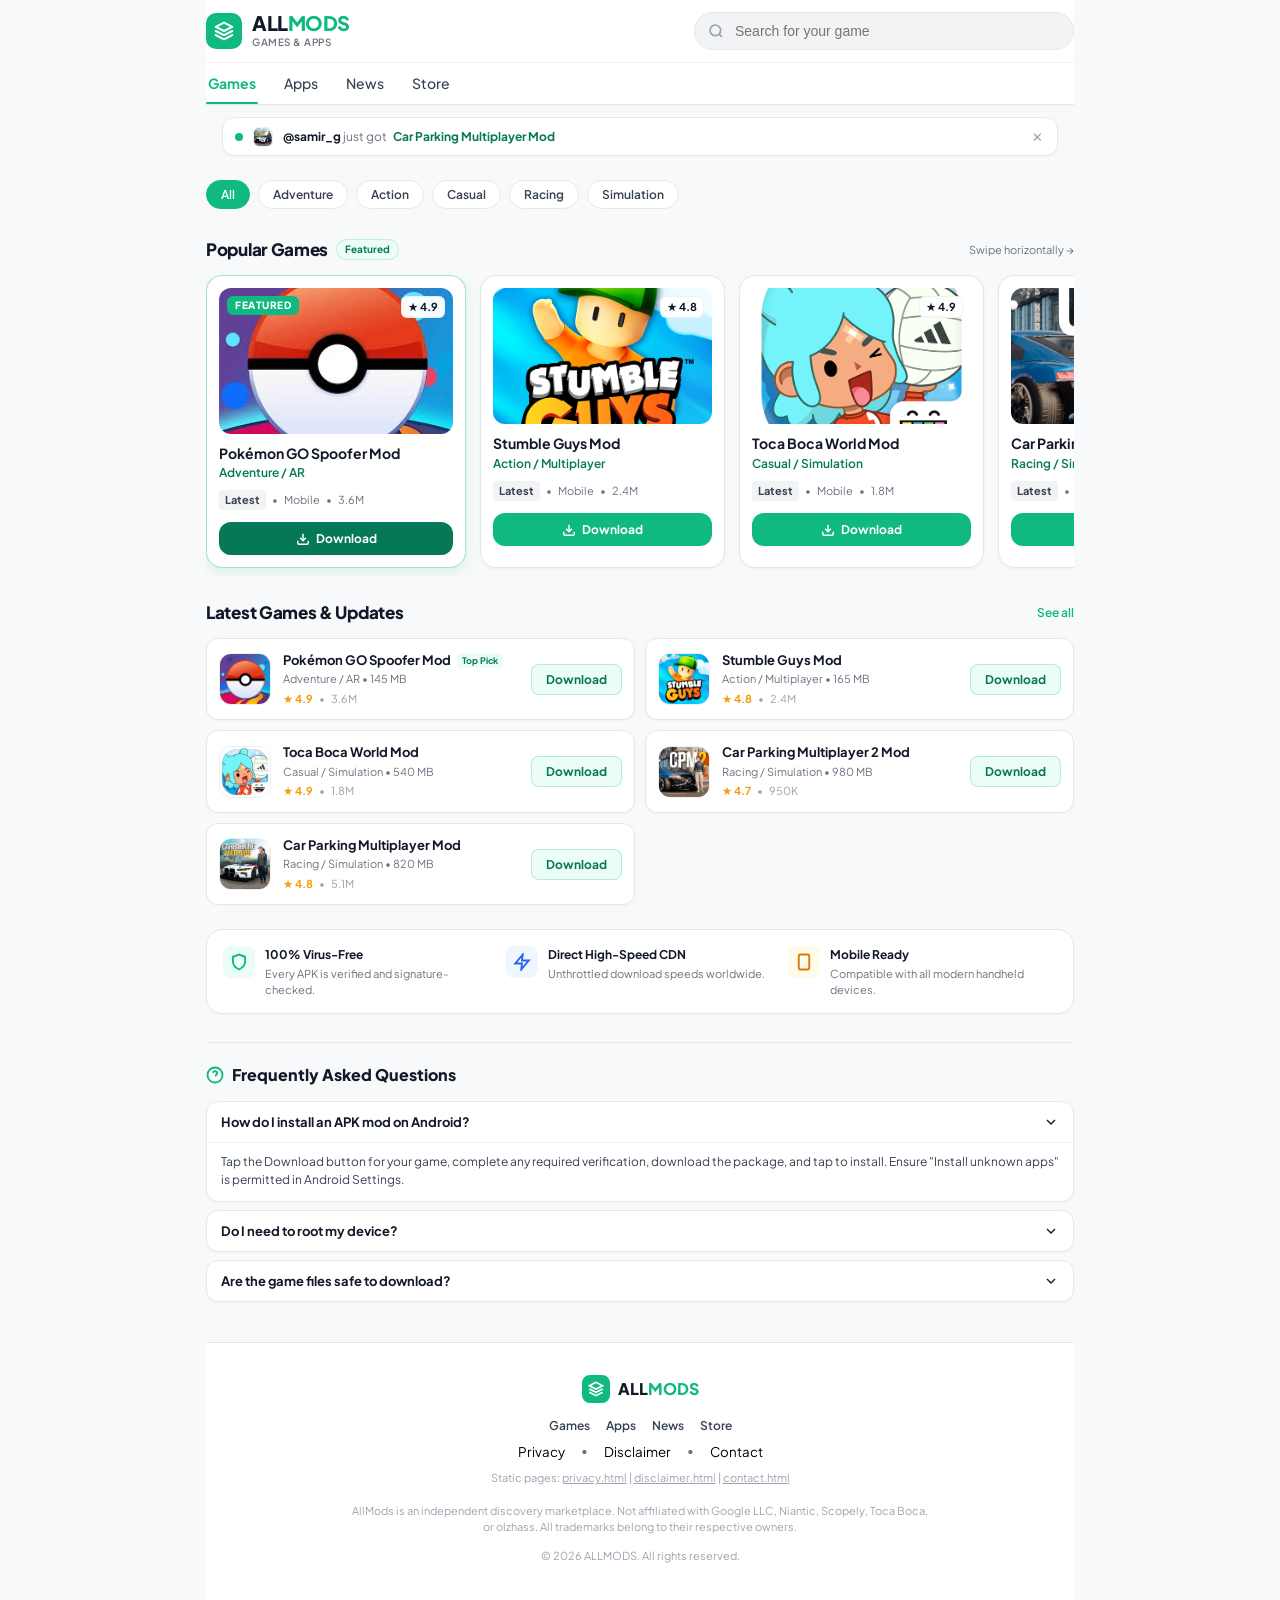
==== commit 983c1aee: "refactor: rebrand as cross-platform app marketplace Update branding, documentation, and metadata to " ====
--- a/index.html
+++ b/index.html
@@ -3,10 +3,10 @@
   <head>
     <meta charset="UTF-8" />
     <meta name="viewport" content="width=device-width, initial-scale=1.0, maximum-scale=1.0, user-scalable=no, viewport-fit=cover" />
-    <title>AllMods - Android APK & Game Mod Marketplace</title>
-    <meta name="description" content="Download verified Android APK mods, games, and mobile unlocks. Fast, secure, and compatible with Android devices." />
-    <meta property="og:title" content="AllMods - Android APK & Game Mod Marketplace" />
-    <meta property="og:description" content="Download verified Android APK mods, games, and mobile unlocks. Fast, secure, and compatible with Android devices." />
+    <title>AllMods - Professional Games & Mobile Apps Marketplace</title>
+    <meta name="description" content="Professional games and mobile apps marketplace with verified mods and fast downloads." />
+    <meta property="og:title" content="AllMods - Professional Games & Mobile Apps Marketplace" />
+    <meta property="og:description" content="Professional games and mobile apps marketplace with verified mods and fast downloads." />
     <meta property="og:type" content="website" />
     <meta name="twitter:card" content="summary_large_image" />
     <meta name="theme-color" content="#ffffff" />
@@ -36,7 +36,7 @@
               </div>
               <div class="brand-text">
                 <span class="brand-name">ALL<span>MODS</span></span>
-                <span class="brand-tag">APK Marketplace</span>
+                <span class="brand-tag">Games & Apps</span>
               </div>
             </a>
 
@@ -48,7 +48,7 @@
               <input
                 type="text"
                 class="market-search-input"
-                placeholder="Search for your game..."
+                placeholder="Search for your game"
               />
             </div>
           </div>
@@ -62,7 +62,7 @@
               <input
                 type="text"
                 class="market-search-input"
-                placeholder="Search for your game..."
+                placeholder="Search for your game"
               />
             </div>
           </div>
@@ -160,8 +160,8 @@
                 <svg width="18" height="18" viewBox="0 0 24 24" fill="none" stroke="currentColor" stroke-width="2.5"><rect x="5" y="2" width="14" height="20" rx="2" ry="2"/><line x1="12" y1="18" x2="12.01" y2="18"/></svg>
               </div>
               <div>
-                <div class="trust-title">Android 8.0+ Ready</div>
-                <div class="trust-desc">Tested across Samsung, Xiaomi, and Pixel.</div>
+                <div class="trust-title">Mobile Ready</div>
+                <div class="trust-desc">Compatible with all modern handheld devices.</div>
               </div>
             </div>
           </div>
